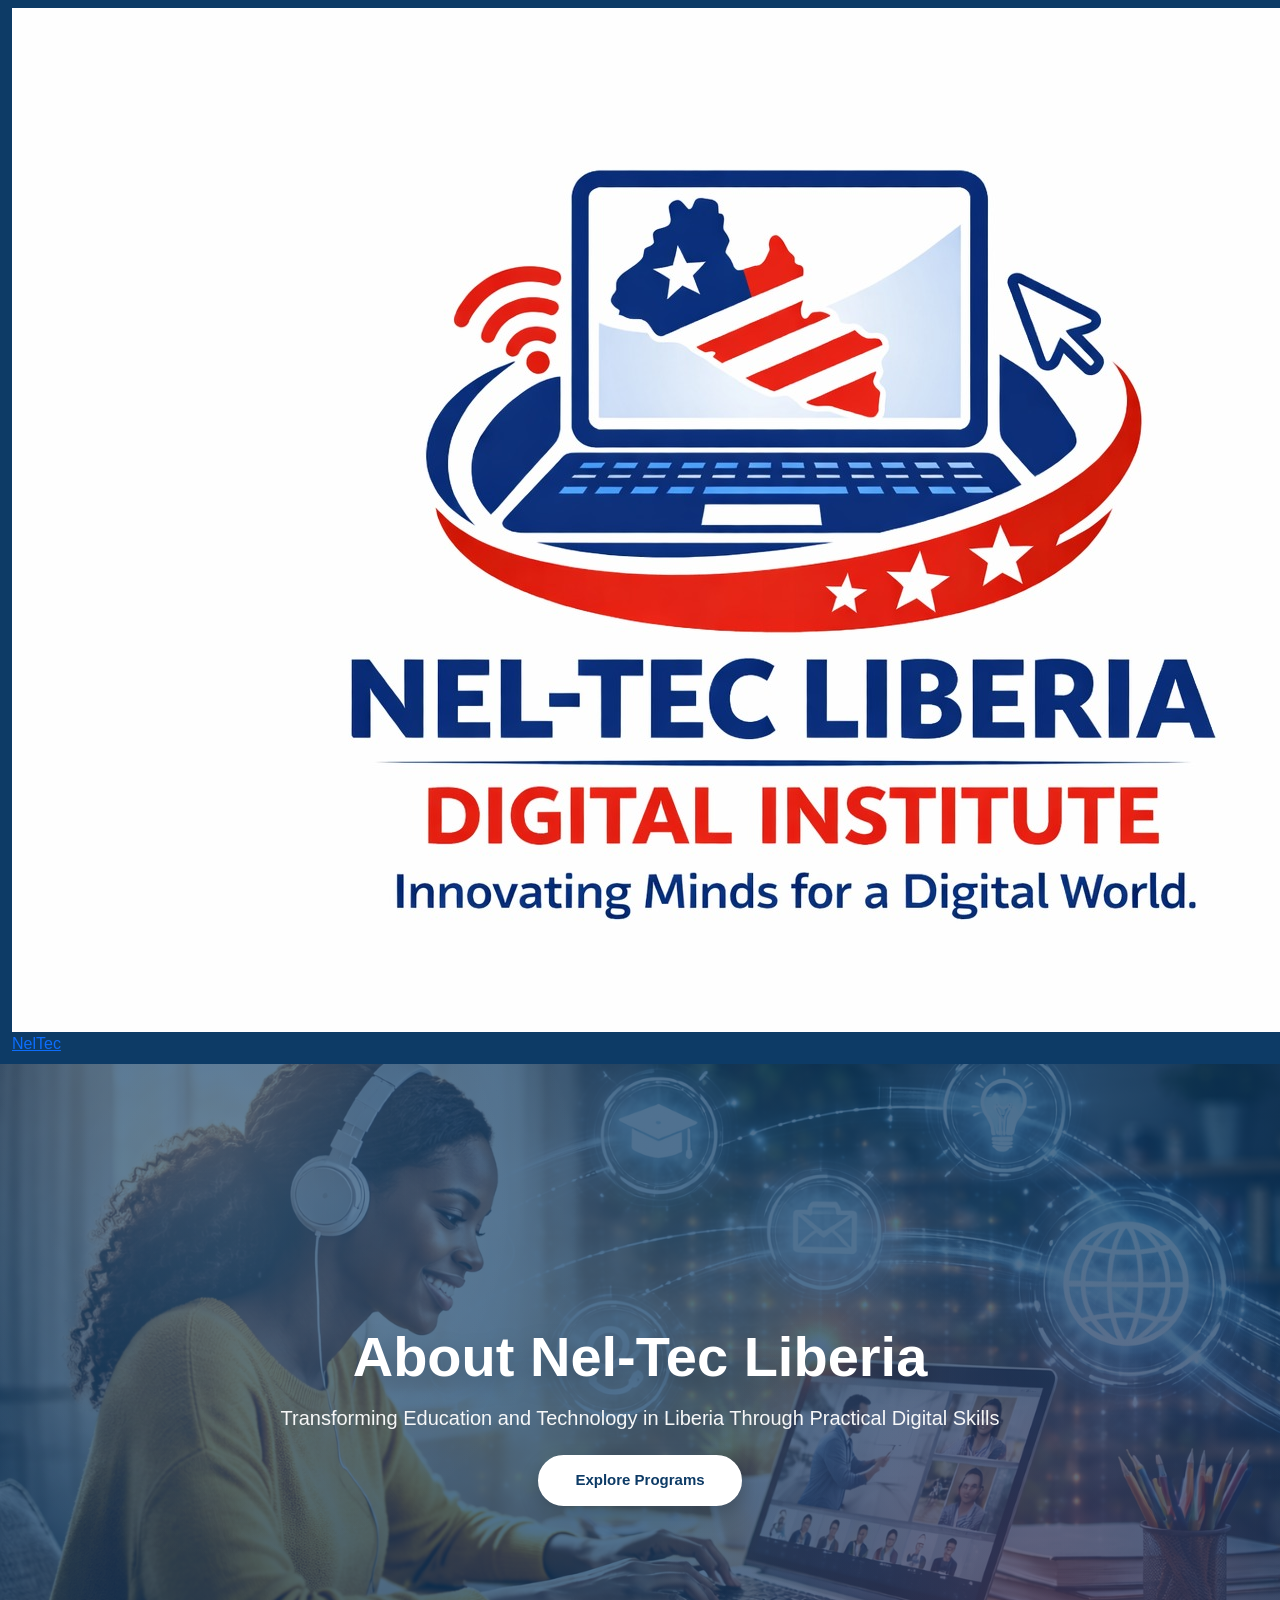
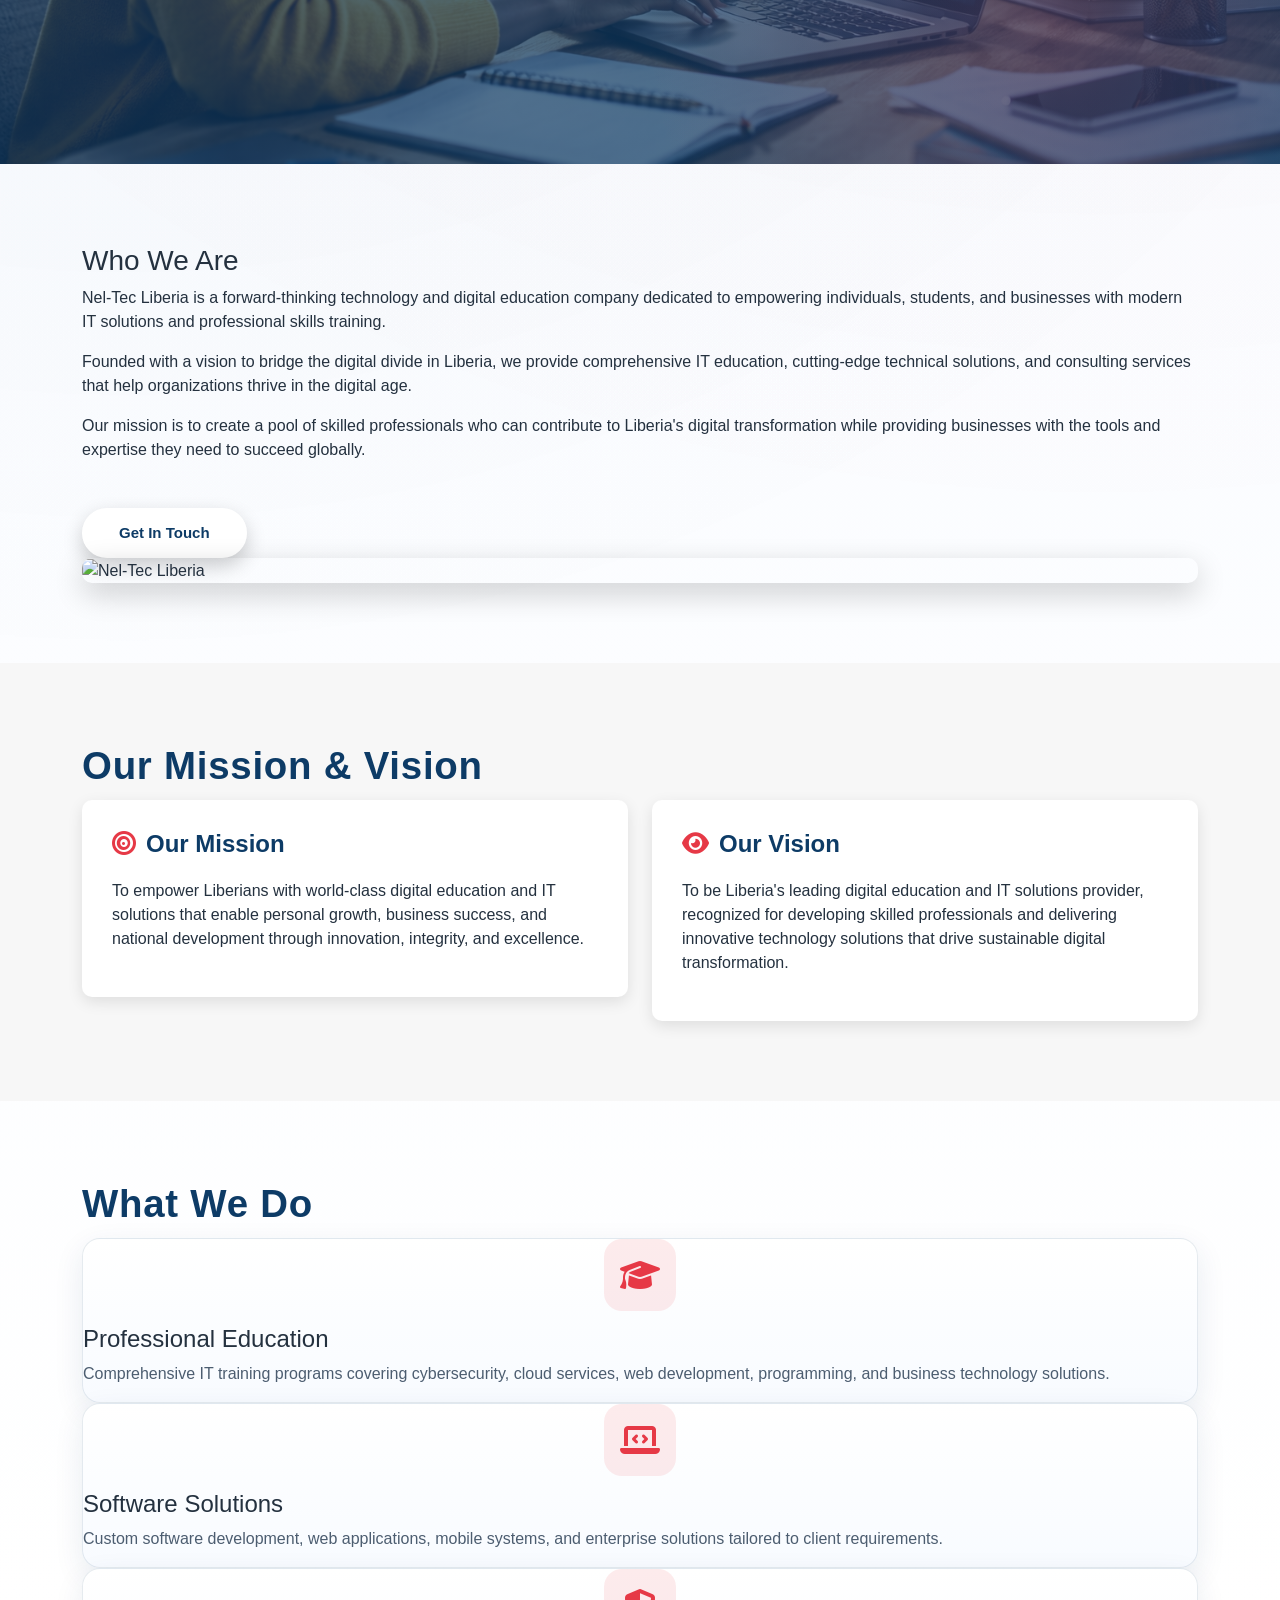
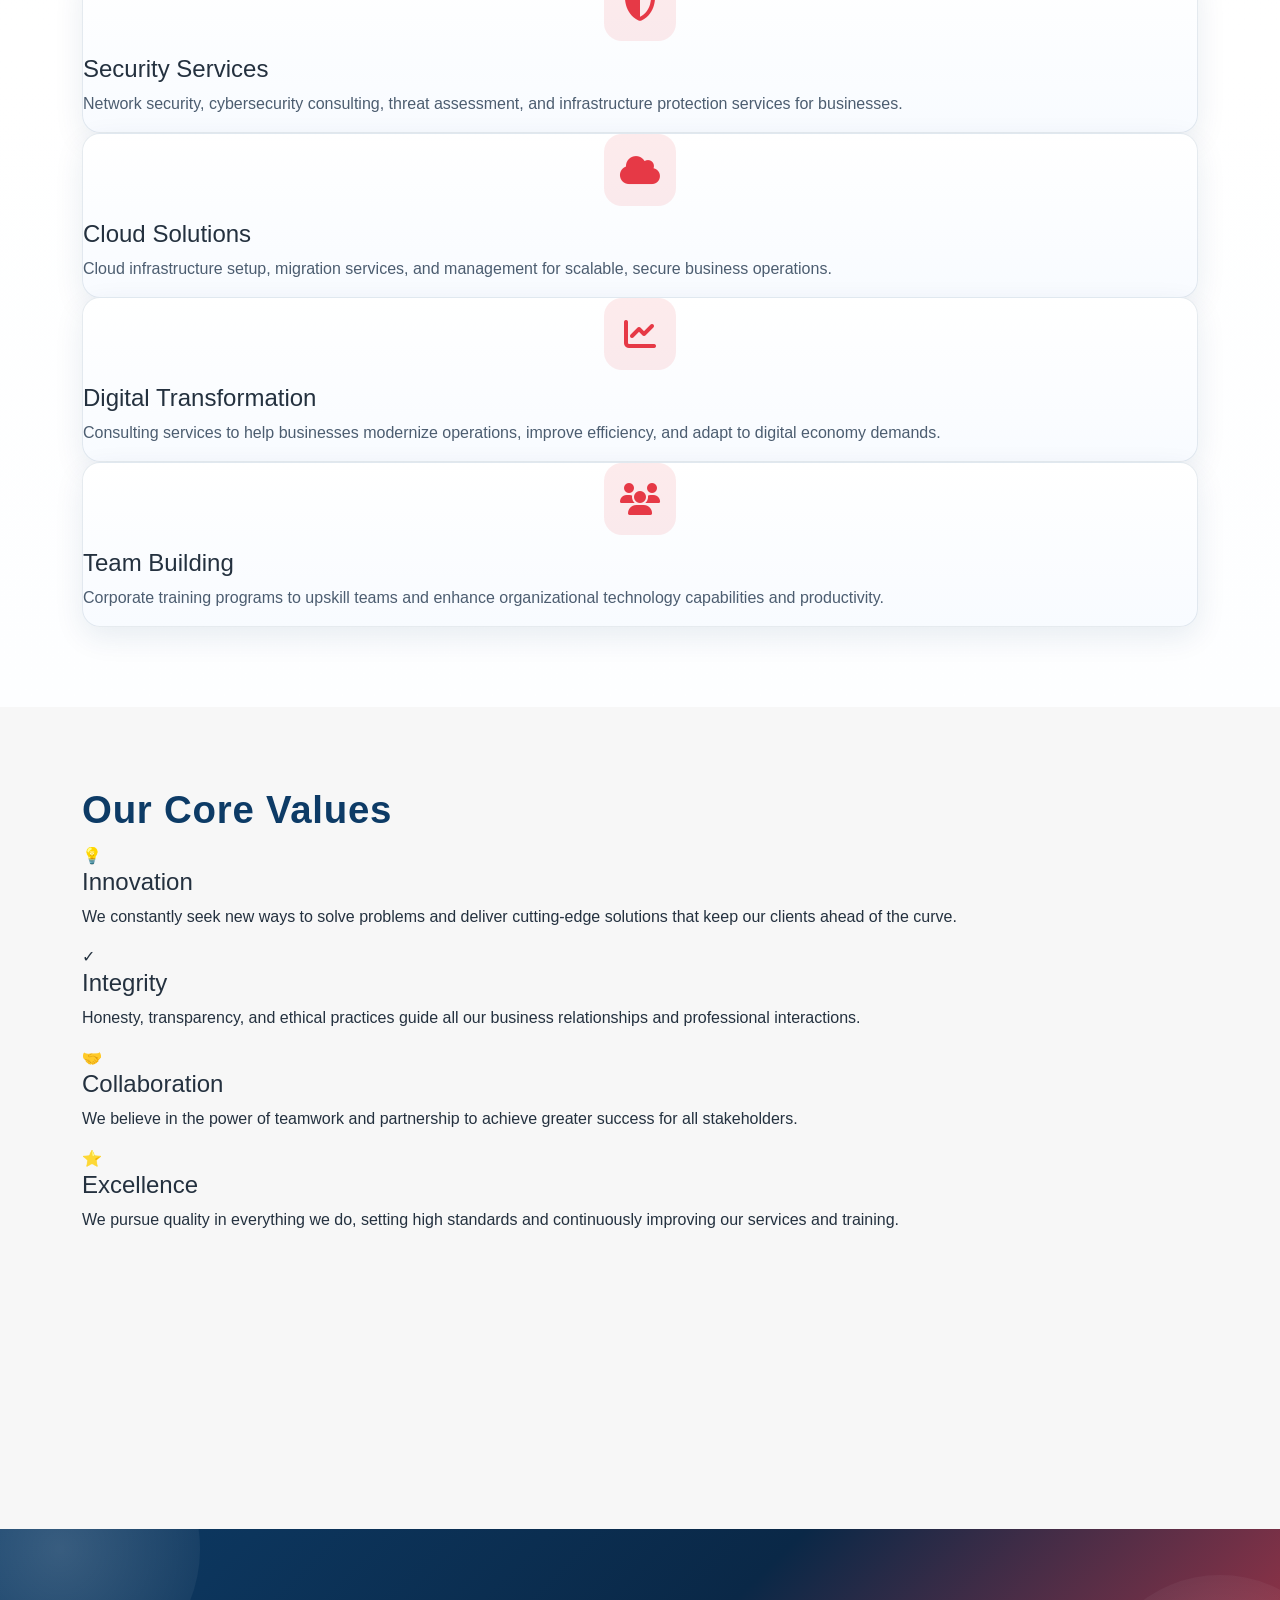
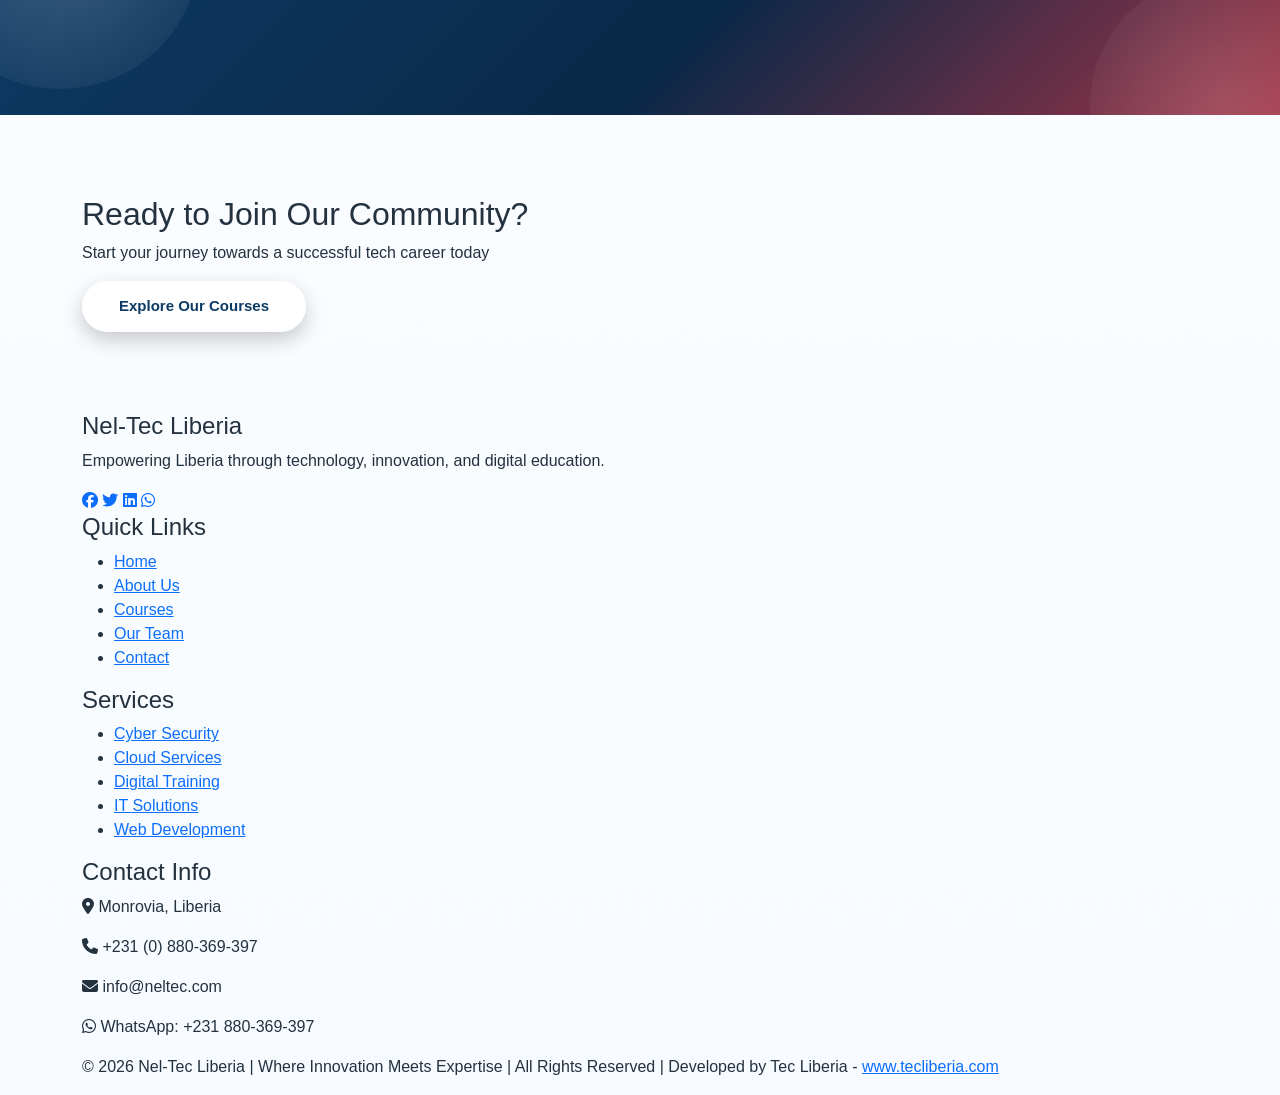
==== about.html @ 0e1efc14 "new" ====
<!DOCTYPE html>
<html lang="en">
<head>
    <meta charset="UTF-8">
    <meta name="viewport" content="width=device-width, initial-scale=1.0">
    <title>About Us | Nel-Tec Liberia</title>
    
    <!-- Bootstrap CSS -->
    <link href="https://cdn.jsdelivr.net/npm/bootstrap@5.3.0/dist/css/bootstrap.min.css" rel="stylesheet">
    <!-- Font Awesome -->
    <link rel="stylesheet" href="https://cdnjs.cloudflare.com/ajax/libs/font-awesome/6.4.0/css/all.min.css">
    <!-- Custom CSS -->
    <link rel="stylesheet" href="css/style.css">
</head>
<body>
    <!-- NAVBAR -->
    <nav class="navbar navbar-expand-lg navbar-dark">
        <div class="container-fluid">
            <div class="navbar-logo">
                <img src="img/logo.png" alt="Nel-Tec Logo" title="Nel-Tec Liberia">
                <a class="navbar-logo-text" href="index.html">Nel<span>Tec</span></a>
            </div>
            <button class="navbar-toggler" type="button" data-bs-toggle="collapse" data-bs-target="#navbarNav">
                <span class="navbar-toggler-icon"></span>
            </button>
            <div class="collapse navbar-collapse" id="navbarNav">
                <ul class="navbar-nav ms-auto">
                    <li class="nav-item">
                        <a class="nav-link" href="index.html">Home</a>
                    </li>
                    <li class="nav-item">
                        <a class="nav-link active" href="about.html">About</a>
                    </li>
                    <li class="nav-item">
                        <a class="nav-link" href="courses.html">Courses</a>
                    </li>
                    <li class="nav-item">
                        <a class="nav-link" href="team.html">Team</a>
                    </li>
                    <li class="nav-item">
                        <a class="nav-link" href="contact.html">Contact</a>
                    </li>
                    <li class="nav-item">
                        <a class="nav-link btn-register" href="register.html">Register</a>
                    </li>
                </ul>
            </div>
        </div>
    </nav>

    <!-- HERO BANNER SECTION -->
    <section class="about-banner-hero">
        <div class="about-banner-overlay"></div>
        <div class="container">
            <div class="row align-items-center min-vh-60">
                <div class="col-lg-8 mx-auto text-center about-banner-content">
                    <h1>About Nel-Tec Liberia</h1>
                    <p>Transforming Education and Technology in Liberia Through Practical Digital Skills</p>
                    <a href="courses.html" class="btn-primary-custom">Explore Programs</a>
                </div>
            </div>
        </div>
    </section>

    <!-- MAIN ABOUT SECTION -->
    <section>
        <div class="container">
            <div class="about-content">
                <div class="about-text">
                    <h3>Who We Are</h3>
                    <p>Nel-Tec Liberia is a forward-thinking technology and digital education company dedicated to empowering individuals, students, and businesses with modern IT solutions and professional skills training.</p>
                    <p>Founded with a vision to bridge the digital divide in Liberia, we provide comprehensive IT education, cutting-edge technical solutions, and consulting services that help organizations thrive in the digital age.</p>
                    <p>Our mission is to create a pool of skilled professionals who can contribute to Liberia's digital transformation while providing businesses with the tools and expertise they need to succeed globally.</p>
                    <a href="contact.html" class="btn-primary-custom" style="margin-top: 30px; display: inline-block;">Get In Touch</a>
                </div>
                <div class="about-image">
                    <div style="border-radius: 10px; overflow: hidden; box-shadow: 0 10px 30px rgba(0,0,0,0.2);">
                        <img src="img/about-page.jpg" alt="Nel-Tec Liberia" style="width: 100%; height: 400px; object-fit: cover;">
                    </div>
                </div>
            </div>
        </div>
    </section>

    <!-- MISSION & VISION -->
    <section style="background: #f7f7f7;">
        <div class="container">
            <h2 class="section-title">Our Mission & Vision</h2>
            <div class="row">
                <div class="col-lg-6">
                    <div style="background: white; padding: 30px; border-radius: 10px; box-shadow: 0 5px 15px rgba(0,0,0,0.1);">
                        <h4 style="color: #0d3b66; margin-bottom: 20px; font-weight: 700;">
                            <i class="fas fa-bullseye" style="color: #e63946; margin-right: 10px;"></i>Our Mission
                        </h4>
                        <p>To empower Liberians with world-class digital education and IT solutions that enable personal growth, business success, and national development through innovation, integrity, and excellence.</p>
                    </div>
                </div>
                <div class="col-lg-6">
                    <div style="background: white; padding: 30px; border-radius: 10px; box-shadow: 0 5px 15px rgba(0,0,0,0.1);">
                        <h4 style="color: #0d3b66; margin-bottom: 20px; font-weight: 700;">
                            <i class="fas fa-eye" style="color: #e63946; margin-right: 10px;"></i>Our Vision
                        </h4>
                        <p>To be Liberia's leading digital education and IT solutions provider, recognized for developing skilled professionals and delivering innovative technology solutions that drive sustainable digital transformation.</p>
                    </div>
                </div>
            </div>
        </div>
    </section>

    <!-- WHAT WE DO -->
    <section>
        <div class="container">
            <h2 class="section-title">What We Do</h2>
            <div class="services-grid">
                <div class="service-card">
                    <div class="service-icon">
                        <i class="fas fa-graduation-cap"></i>
                    </div>
                    <h4>Professional Education</h4>
                    <p>Comprehensive IT training programs covering cybersecurity, cloud services, web development, programming, and business technology solutions.</p>
                </div>
                <div class="service-card">
                    <div class="service-icon">
                        <i class="fas fa-laptop-code"></i>
                    </div>
                    <h4>Software Solutions</h4>
                    <p>Custom software development, web applications, mobile systems, and enterprise solutions tailored to client requirements.</p>
                </div>
                <div class="service-card">
                    <div class="service-icon">
                        <i class="fas fa-shield-alt"></i>
                    </div>
                    <h4>Security Services</h4>
                    <p>Network security, cybersecurity consulting, threat assessment, and infrastructure protection services for businesses.</p>
                </div>
                <div class="service-card">
                    <div class="service-icon">
                        <i class="fas fa-cloud"></i>
                    </div>
                    <h4>Cloud Solutions</h4>
                    <p>Cloud infrastructure setup, migration services, and management for scalable, secure business operations.</p>
                </div>
                <div class="service-card">
                    <div class="service-icon">
                        <i class="fas fa-chart-line"></i>
                    </div>
                    <h4>Digital Transformation</h4>
                    <p>Consulting services to help businesses modernize operations, improve efficiency, and adapt to digital economy demands.</p>
                </div>
                <div class="service-card">
                    <div class="service-icon">
                        <i class="fas fa-users"></i>
                    </div>
                    <h4>Team Building</h4>
                    <p>Corporate training programs to upskill teams and enhance organizational technology capabilities and productivity.</p>
                </div>
            </div>
        </div>
    </section>

    <!-- CORE VALUES -->
    <section style="background: #f7f7f7;">
        <div class="container">
            <h2 class="section-title">Our Core Values</h2>
            <div class="values-grid">
                <div class="value-card">
                    <span class="value-icon">💡</span>
                    <h4>Innovation</h4>
                    <p>We constantly seek new ways to solve problems and deliver cutting-edge solutions that keep our clients ahead of the curve.</p>
                </div>
                <div class="value-card">
                    <span class="value-icon">✓</span>
                    <h4>Integrity</h4>
                    <p>Honesty, transparency, and ethical practices guide all our business relationships and professional interactions.</p>
                </div>
                <div class="value-card">
                    <span class="value-icon">🤝</span>
                    <h4>Collaboration</h4>
                    <p>We believe in the power of teamwork and partnership to achieve greater success for all stakeholders.</p>
                </div>
                <div class="value-card">
                    <span class="value-icon">⭐</span>
                    <h4>Excellence</h4>
                    <p>We pursue quality in everything we do, setting high standards and continuously improving our services and training.</p>
                </div>
                <div class="value-card">
                    <span class="value-icon">🌟</span>
                    <h4>Commitment</h4>
                    <p>Dedicated to our students' success, our clients' goals, and Liberia's digital growth and development.</p>
                </div>
                <div class="value-card">
                    <span class="value-icon">🚀</span>
                    <h4>Growth</h4>
                    <p>We foster continuous learning and development, empowering individuals and organizations to reach their potential.</p>
                </div>
            </div>
        </div>
    </section>

    <!-- STATS SECTION -->
    <section class="stats-section">
        <div class="container">
            <div class="row">
                <div class="col-md-4">
                    <div class="stat-card">
                        <span class="stat-number">500+</span>
                        <span class="stat-label">Students Trained</span>
                    </div>
                </div>
                <div class="col-md-4">
                    <div class="stat-card">
                        <span class="stat-number">50+</span>
                        <span class="stat-label">Professional Programs</span>
                    </div>
                </div>
                <div class="col-md-4">
                    <div class="stat-card">
                        <span class="stat-number">98%</span>
                        <span class="stat-label">Completion Rate</span>
                    </div>
                </div>
            </div>
        </div>
    </section>

    <!-- CTA SECTION -->
    <section class="cta-section">
        <div class="container">
            <h2>Ready to Join Our Community?</h2>
            <p>Start your journey towards a successful tech career today</p>
            <a href="courses.html" class="btn-primary-custom" style="background: white; color: #0d3b66; font-weight: 700;">Explore Our Courses</a>
        </div>
    </section>

    <!-- FOOTER -->
    <footer>
        <div class="container">
            <div class="footer-content">
                <div class="footer-col">
                    <h4>Nel-Tec Liberia</h4>
                    <p>Empowering Liberia through technology, innovation, and digital education.</p>
                    <div class="footer-social">
                        <a href="https://facebook.com" target="_blank"><i class="fab fa-facebook"></i></a>
                        <a href="https://twitter.com" target="_blank"><i class="fab fa-twitter"></i></a>
                        <a href="https://linkedin.com" target="_blank"><i class="fab fa-linkedin"></i></a>
                        <a href="https://whatsapp.com" target="_blank"><i class="fab fa-whatsapp"></i></a>
                    </div>
                </div>
                <div class="footer-col">
                    <h4>Quick Links</h4>
                    <ul>
                        <li><a href="index.html">Home</a></li>
                        <li><a href="about.html">About Us</a></li>
                        <li><a href="courses.html">Courses</a></li>
                        <li><a href="team.html">Our Team</a></li>
                        <li><a href="contact.html">Contact</a></li>
                    </ul>
                </div>
                <div class="footer-col">
                    <h4>Services</h4>
                    <ul>
                        <li><a href="#">Cyber Security</a></li>
                        <li><a href="#">Cloud Services</a></li>
                        <li><a href="#">Digital Training</a></li>
                        <li><a href="#">IT Solutions</a></li>
                        <li><a href="#">Web Development</a></li>
                    </ul>
                </div>
                <div class="footer-col">
                    <h4>Contact Info</h4>
                    <p><i class="fas fa-map-marker-alt"></i> Monrovia, Liberia</p>
                    <p><i class="fas fa-phone"></i> +231 (0) 880-369-397</p>
                    <p><i class="fas fa-envelope"></i> info@neltec.com</p>
                    <p><i class="fab fa-whatsapp"></i> WhatsApp: +231 880-369-397</p>
                </div>
            </div>
            <div class="footer-bottom">
                <p>
                    &copy; 2026 Nel-Tec Liberia | Where Innovation Meets Expertise | All Rights Reserved |
                    Developed by Tec Liberia -
                    <a href="https://tecliberia.com" target="_blank" rel="noopener">www.tecliberia.com</a>
                </p>
            </div>
        </div>
    </footer>

    <!-- Bootstrap JS -->
    <script src="https://cdn.jsdelivr.net/npm/bootstrap@5.3.0/dist/js/bootstrap.bundle.min.js"></script>
    <script>
        document.addEventListener('DOMContentLoaded', function () {
            const revealTargets = document.querySelectorAll(
                '.about-banner-content, .about-text, .about-image, .section-title, .service-card, .value-card, .stat-card, .cta-section .container'
            );

            revealTargets.forEach(function (element) {
                element.classList.add('reveal-fade');
            });

            const observer = new IntersectionObserver(
                function (entries, obs) {
                    entries.forEach(function (entry) {
                        if (entry.isIntersecting) {
                            entry.target.classList.add('reveal-visible');
                            obs.unobserve(entry.target);
                        }
                    });
                },
                {
                    threshold: 0.2,
                    rootMargin: '0px 0px -40px 0px'
                }
            );

            revealTargets.forEach(function (element) {
                observer.observe(element);
            });
        });
    </script>
</body>
</html>
---- css/style.css ----
:root {
    --blue: #0d3b66;
    --red: #e63946;
}

body {
    font-family: 'Segoe UI', sans-serif;
}

/* Navbar */
.navbar {
    background: var(--blue);
}

.navbar-brand span {
    color: white;
    font-weight: bold;
}

.nav-link {
    color: white !important;
}

.register-btn {
    background: var(--red);
    color: white;
    border-radius: 25px;
    padding: 6px 18px;
}

/* ===========================
   BANNER SLIDER / CAROUSEL
   =========================== */

.banner-slider {
    padding: 0;
    margin: 0;
}

.carousel {
    width: 100%;
    height: 600px;
    position: relative;
}

.carousel-inner {
    height: 100%;
}

.carousel-item {
    height: 100%;
    display: flex;
    align-items: center;
    justify-content: center;
    position: relative;
    overflow: hidden;
}

.carousel-item::before {
    content: '';
    position: absolute;
    top: 0;
    left: 0;
    right: 0;
    bottom: 0;
    background: rgba(0, 0, 0, 0.3);
    z-index: 1;
}

.carousel-content {
    position: relative;
    z-index: 2;
    text-align: center;
    color: white;
    padding: 40px 20px;
    max-width: 700px;
    margin: 0 auto;
    width: 100%;
    animation: slideInContent 0.8s ease-out;
    display: flex;
    flex-direction: column;
    align-items: center;
    justify-content: center;
}

@keyframes slideInContent {
    from {
        opacity: 0;
        transform: translateY(30px);
    }
    to {
        opacity: 1;
        transform: translateY(0);
    }
}

.carousel-title {
    font-size: clamp(32px, 6vw, 56px);
    font-weight: 800;
    margin: 0 auto 15px;
    text-shadow: 2px 2px 8px rgba(0, 0, 0, 0.5);
    line-height: 1.2;
}

.carousel-subtitle {
    font-size: clamp(18px, 3vw, 28px);
    font-weight: 600;
    margin: 0 auto 12px;
    text-shadow: 1px 1px 4px rgba(0, 0, 0, 0.4);
    opacity: 0.95;
}

.carousel-text {
    font-size: clamp(14px, 2vw, 18px);
    margin: 0 auto 30px;
    text-shadow: 1px 1px 3px rgba(0, 0, 0, 0.4);
    opacity: 0.9;
    font-weight: 500;
}

.carousel-buttons {
    display: flex;
    gap: 15px;
    justify-content: center;
    flex-wrap: wrap;
}

.btn-primary-custom {
    display: inline-block;
    padding: 12px 35px;
    background: white;
    color: #0d3b66;
    border: 2px solid white;
    border-radius: 30px;
    font-weight: 700;
    text-decoration: none;
    transition: all 0.3s ease;
    font-size: 15px;
    box-shadow: 0 8px 20px rgba(0, 0, 0, 0.2);
}

.btn-primary-custom:hover {
    background: transparent;
    color: white;
    transform: translateY(-3px);
    box-shadow: 0 12px 30px rgba(0, 0, 0, 0.3);
}

.btn-secondary-custom {
    display: inline-block;
    padding: 12px 35px;
    background: transparent;
    color: white;
    border: 2px solid white;
    border-radius: 30px;
    font-weight: 700;
    text-decoration: none;
    transition: all 0.3s ease;
    font-size: 15px;
}

.btn-secondary-custom:hover {
    background: white;
    color: #0d3b66;
    transform: translateY(-3px);
    box-shadow: 0 12px 30px rgba(0, 0, 0, 0.3);
}

/* Carousel Controls */
.carousel-control-prev,
.carousel-control-next {
    width: 50px;
    height: 50px;
    background: rgba(230, 57, 70, 0.7);
    border-radius: 50%;
    top: 50%;
    transform: translateY(-50%);
    opacity: 0.8;
    transition: all 0.3s ease;
}

.carousel-control-prev:hover,
.carousel-control-next:hover {
    background: rgba(230, 57, 70, 1);
    opacity: 1;
}

.carousel-control-prev-icon,
.carousel-control-next-icon {
    width: 25px;
    height: 25px;
}

/* Carousel Indicators */
.carousel-indicators {
    bottom: 25px;
    z-index: 10;
}

.carousel-indicators button {
    width: 12px;
    height: 12px;
    border-radius: 50%;
    background-color: rgba(255, 255, 255, 0.5);
    border: 2px solid white;
    margin: 0 6px;
    transition: all 0.3s ease;
}

.carousel-indicators button.active {
    background-color: white;
    width: 16px;
    height: 16px;
    margin: -2px 6px;
}

/* Responsive Banner Slider */
@media (max-width: 768px) {
    .carousel {
        height: 400px;
    }

    .carousel-title {
        font-size: 28px;
        margin-bottom: 12px;
    }

    .carousel-subtitle {
        font-size: 18px;
        margin-bottom: 10px;
    }

    .carousel-text {
        font-size: 14px;
        margin-bottom: 20px;
    }

    .carousel-buttons {
        gap: 10px;
    }

    .btn-primary-custom,
    .btn-secondary-custom {
        padding: 10px 25px;
        font-size: 13px;
    }

    .carousel-control-prev,
    .carousel-control-next {
        width: 40px;
        height: 40px;
    }
}

@media (max-width: 576px) {
    .carousel {
        height: 300px;
    }

    .carousel-title {
        font-size: 22px;
        margin-bottom: 8px;
    }

    .carousel-subtitle {
        font-size: 14px;
        margin-bottom: 8px;
    }

    .carousel-text {
        font-size: 12px;
        margin-bottom: 15px;
    }

    .carousel-buttons {
        flex-direction: column;
        gap: 8px;
    }

    .btn-primary-custom,
    .btn-secondary-custom {
        padding: 10px 20px;
        font-size: 12px;
        width: 100%;
    }

    .carousel-control-prev,
    .carousel-control-next {
        width: 35px;
        height: 35px;
    }

    .carousel-indicators button {
        width: 10px;
        height: 10px;
        margin: 0 4px;
    }

    .carousel-indicators button.active {
        width: 14px;
        height: 14px;
        margin: -2px 4px;
    }
}

/* ===========================
   STATS SECTION
   =========================== */

.stats-section {
    background: linear-gradient(135deg, #0d3b66 0%, #0a2847 55%, #e63946 120%);
    position: relative;
    overflow: hidden;
}

.stats-section::before,
.stats-section::after {
    content: "";
    position: absolute;
    border-radius: 50%;
    pointer-events: none;
}

.stats-section::before {
    width: 280px;
    height: 280px;
    top: -120px;
    left: -80px;
    background: radial-gradient(circle, rgba(255, 255, 255, 0.18), rgba(255, 255, 255, 0));
}

.stats-section::after {
    width: 260px;
    height: 260px;
    bottom: -120px;
    right: -70px;
    background: radial-gradient(circle, rgba(255, 255, 255, 0.14), rgba(255, 255, 255, 0));
}

.stats-section .container {
    position: relative;
    z-index: 1;
}

.stat-card {
    background: rgba(255, 255, 255, 0.12);
    border: 1px solid rgba(255, 255, 255, 0.22);
    border-radius: 18px;
    backdrop-filter: blur(4px);
    -webkit-backdrop-filter: blur(4px);
    box-shadow: 0 14px 30px rgba(0, 0, 0, 0.16);
    transition: transform 0.35s ease, box-shadow 0.35s ease, border-color 0.35s ease;
    height: 100%;
}

.stat-card:hover {
    transform: translateY(-8px);
    border-color: rgba(255, 255, 255, 0.45);
    box-shadow: 0 20px 38px rgba(0, 0, 0, 0.2);
}

.stat-icon {
    width: 72px;
    height: 72px;
    margin: 0 auto;
    border-radius: 50%;
    display: grid;
    place-items: center;
    background: rgba(255, 255, 255, 0.16);
    border: 1px solid rgba(255, 255, 255, 0.28);
}

.stat-icon i {
    font-size: 2rem;
    color: #ffffff;
}

.counter {
    margin: 0;
    font-size: clamp(2rem, 5vw, 3rem);
    font-weight: 800;
    color: #ffffff;
    line-height: 1.1;
    letter-spacing: 0.02em;
}

.stat-card p {
    margin: 0.6rem 0 0;
    font-size: 1rem;
    font-weight: 600;
    color: rgba(255, 255, 255, 0.92);
    letter-spacing: 0.02em;
}

@media (max-width: 767.98px) {
    .stats-section {
        padding-top: 3rem !important;
        padding-bottom: 3rem !important;
    }

    .stat-card {
        border-radius: 14px;
    }

    .stat-icon {
        width: 60px;
        height: 60px;
    }

    .stat-icon i {
        font-size: 1.6rem;
    }
}

/* Hero Section */
.hero {
    background: linear-gradient(rgba(13,59,102,0.8), rgba(13,59,102,0.8)),
                url('../images/bg.jpg');
    background-size: cover;
    color: white;
    padding: 100px 20px;
}

/* Sections */
section {
    padding: 80px 0;
}

.section-title {
    color: var(--blue);
    font-weight: bold;
}

/* Footer */
.footer {
    background: var(--blue);
    color: white;
    text-align: center;
    padding: 15px;
}

/* ABOUT SECTION */
.about-section {
    background: #f8f9fa;
}

.about-box {
    background: white;
    border-radius: 10px;
    transition: 0.3s;
    box-shadow: 0 4px 10px rgba(0,0,0,0.05);
}

.about-box:hover {
    transform: translateY(-5px);
    background: #e63946;
    color: white;
}

.about-box i {
    font-size: 30px;
    color: #0d3b66;
    margin-bottom: 10px;
}

.about-box:hover i {
    color: white;
}

/* COURSES SECTION */
.courses-section {
    background: #ffffff;
}

.course-card {
    background: #f8f9fa;
    border-radius: 12px;
    transition: 0.3s;
    box-shadow: 0 5px 15px rgba(0,0,0,0.05);
}

.course-card:hover {
    transform: translateY(-8px);
    background: #0d3b66;
    color: white;
}

.course-icon {
    font-size: 40px;
    color: #e63946;
    margin-bottom: 15px;
}

.course-card:hover .course-icon {
    color: white;
}

.course-card .btn {
    width: 100%;
}

/* SERVICES SECTION */
.services-section {
    background: #f8f9fa;
}

.service-card {
    background: white;
    border-radius: 12px;
    transition: 0.3s;
    box-shadow: 0 5px 15px rgba(0,0,0,0.05);
}

.service-card:hover {
    transform: translateY(-8px);
    background: #0d3b66;
    color: white;
}

.service-icon {
    font-size: 40px;
    color: #e63946;
    margin-bottom: 15px;
}

.service-card:hover .service-icon {
    color: white;
}

/* TEAM SECTION */
.team-section {
    background: #ffffff;
}

.team-card {
    background: #f8f9fa;
    border-radius: 12px;
    transition: 0.3s;
    box-shadow: 0 5px 15px rgba(0,0,0,0.05);
}

.team-card:hover {
    transform: translateY(-8px);
    background: #0d3b66;
    color: white;
}

.team-img {
    width: 120px;
    height: 120px;
    object-fit: cover;
    border-radius: 50%;
    border: 4px solid #e63946;
}

.team-social i {
    font-size: 18px;
    margin: 0 8px;
    cursor: pointer;
    color: #0d3b66;
}

.team-card:hover .team-social i {
    color: white;
}

/* CONTACT SECTION */
.contact-info {
    background: #0d3b66;
    color: white;
    border-radius: 10px;
}

.contact-info i {
    margin-right: 10px;
    color: #e63946;
}

.contact-form {
    background: white;
    border-radius: 10px;
    box-shadow: 0 5px 15px rgba(0,0,0,0.05);
}

/* WhatsApp Button */
.whatsapp-btn {
    background: #25D366;
    color: white;
    border-radius: 25px;
}

.whatsapp-btn:hover {
    background: #1ebe5d;
    color: white;
}

/* ===========================
   UI UPGRADE LAYER
   =========================== */

body {
    background:
        radial-gradient(circle at 10% 12%, rgba(13, 59, 102, 0.05), transparent 30%),
        radial-gradient(circle at 86% 6%, rgba(230, 57, 70, 0.05), transparent 32%),
        linear-gradient(180deg, #f4f8ff 0%, #ffffff 55%, #f7fbff 100%);
    color: #24313f;
}

section {
    position: relative;
}

.section-title {
    font-size: clamp(1.8rem, 4vw, 2.4rem);
    font-weight: 800;
    letter-spacing: 0.02em;
    margin-bottom: 0.7rem;
}

.about-section,
.courses-section,
.services-section,
.team-section,
.contact-section,
#register {
    border-top: 1px solid rgba(13, 59, 102, 0.06);
}

/* About */
.about-section {
    background: linear-gradient(180deg, #ffffff 0%, #eef5ff 100%);
}

.about-box {
    border: 1px solid rgba(13, 59, 102, 0.09);
    border-radius: 14px;
    box-shadow: 0 8px 24px rgba(13, 59, 102, 0.08);
    transition: transform 0.35s ease, box-shadow 0.35s ease, border-color 0.35s ease, background 0.35s ease;
}

.about-box:hover {
    background: linear-gradient(135deg, #0d3b66 0%, #1d4e89 100%);
    border-color: rgba(255, 255, 255, 0.25);
    transform: translateY(-6px);
    box-shadow: 0 16px 32px rgba(13, 59, 102, 0.2);
}

.about-box h6 {
    margin: 0;
    font-weight: 700;
}

/* Shared Card Style */
.course-card,
.service-card,
.team-card,
.contact-form,
.contact-info {
    border-radius: 18px;
    border: 1px solid rgba(13, 59, 102, 0.1);
    box-shadow: 0 10px 30px rgba(13, 59, 102, 0.09);
}

.course-card,
.service-card,
.team-card {
    background: linear-gradient(180deg, #ffffff 0%, #f8fbff 100%);
    transition: transform 0.35s ease, box-shadow 0.35s ease, border-color 0.35s ease;
    height: 100%;
    position: relative;
    overflow: hidden;
}

.course-card::before,
.service-card::before,
.team-card::before {
    content: "";
    position: absolute;
    left: 0;
    right: 0;
    top: 0;
    height: 4px;
    background: linear-gradient(90deg, #e63946, #0d3b66);
    transform: scaleX(0);
    transform-origin: left;
    transition: transform 0.35s ease;
}

.course-card:hover::before,
.service-card:hover::before,
.team-card:hover::before {
    transform: scaleX(1);
}

.course-card:hover,
.service-card:hover,
.team-card:hover {
    transform: translateY(-10px);
    box-shadow: 0 22px 44px rgba(13, 59, 102, 0.16);
    border-color: rgba(13, 59, 102, 0.22);
    background: linear-gradient(180deg, #ffffff 0%, #ffffff 100%);
    color: inherit;
}

/* Courses */
.courses-section {
    background: linear-gradient(180deg, #eef6ff 0%, #ffffff 100%);
}

.course-icon {
    width: 72px;
    height: 72px;
    margin: 0 auto 14px;
    display: grid;
    place-items: center;
    font-size: 2rem;
    border-radius: 50%;
    background: rgba(13, 59, 102, 0.09);
    color: #0d3b66;
}

.course-card h5,
.service-card h5,
.team-card h5 {
    font-weight: 800;
    color: #0d3b66;
}

.course-card p,
.service-card p,
.team-card p {
    color: #4c5d70;
}

.course-card .badge {
    font-size: 0.74rem;
    font-weight: 700;
    letter-spacing: 0.04em;
    padding: 0.45rem 0.65rem;
    border-radius: 999px;
}

/* Services */
.services-section {
    background:
        radial-gradient(circle at 12% 18%, rgba(29, 93, 153, 0.12), transparent 34%),
        radial-gradient(circle at 86% 82%, rgba(230, 57, 70, 0.1), transparent 30%),
        linear-gradient(180deg, #f4f9ff 0%, #eaf4ff 100%);
}

.service-icon {
    width: 72px;
    height: 72px;
    margin: 0 auto 14px;
    display: grid;
    place-items: center;
    font-size: 2rem;
    border-radius: 18px;
    background: rgba(230, 57, 70, 0.1);
    color: #e63946;
    transition: transform 0.28s ease, box-shadow 0.28s ease, background 0.28s ease, color 0.28s ease;
}

.services-section .service-training .service-icon {
    background: rgba(13, 59, 102, 0.12);
    color: #0d3b66;
}

.services-section .service-web .service-icon {
    background: rgba(15, 157, 88, 0.14);
    color: #0a8f4f;
}

.services-section .service-marketing .service-icon {
    background: rgba(230, 57, 70, 0.14);
    color: #d82f3d;
}

.services-section .service-cloud .service-icon {
    background: rgba(22, 160, 133, 0.14);
    color: #12806a;
}

.services-section .service-support .service-icon {
    background: rgba(142, 68, 173, 0.15);
    color: #7f3da0;
}

.services-section .service-portal .service-icon {
    background: rgba(243, 156, 18, 0.16);
    color: #c87f0a;
}

.services-section .service-card:hover .service-icon {
    transform: translateY(-2px) scale(1.06);
}

.services-section .service-training:hover .service-icon {
    background: rgba(13, 59, 102, 0.22);
    color: #0a2f52;
    box-shadow: 0 10px 22px rgba(13, 59, 102, 0.2);
}

.services-section .service-web:hover .service-icon {
    background: rgba(15, 157, 88, 0.22);
    color: #0a7c46;
    box-shadow: 0 10px 22px rgba(15, 157, 88, 0.2);
}

.services-section .service-marketing:hover .service-icon {
    background: rgba(230, 57, 70, 0.23);
    color: #b71f2f;
    box-shadow: 0 10px 22px rgba(230, 57, 70, 0.22);
}

.services-section .service-cloud:hover .service-icon {
    background: rgba(22, 160, 133, 0.24);
    color: #0f6b59;
    box-shadow: 0 10px 22px rgba(22, 160, 133, 0.2);
}

.services-section .service-support:hover .service-icon {
    background: rgba(142, 68, 173, 0.24);
    color: #6f338d;
    box-shadow: 0 10px 22px rgba(142, 68, 173, 0.2);
}

.services-section .service-portal:hover .service-icon {
    background: rgba(243, 156, 18, 0.24);
    color: #a56900;
    box-shadow: 0 10px 22px rgba(243, 156, 18, 0.2);
}

/* Team */
.team-section {
    background: linear-gradient(180deg, #eef6ff 0%, #ffffff 100%);
}

.team-img {
    width: 132px;
    height: 132px;
    border: 4px solid #ffffff;
    box-shadow: 0 8px 22px rgba(13, 59, 102, 0.18);
}

.team-social {
    margin-top: 0.75rem;
    display: flex;
    justify-content: center;
    gap: 0.65rem;
}

.team-social i {
    width: 34px;
    height: 34px;
    border-radius: 50%;
    display: grid;
    place-items: center;
    background: rgba(13, 59, 102, 0.09);
    color: #0d3b66;
    transition: transform 0.25s ease, background 0.25s ease, color 0.25s ease;
}

.team-social i:hover {
    transform: translateY(-2px);
    background: #0d3b66;
    color: #ffffff;
}

/* Contact */
.contact-section {
    background:
        radial-gradient(circle at 90% 10%, rgba(13, 59, 102, 0.08), transparent 30%),
        linear-gradient(180deg, #f6fbff 0%, #e9f3ff 100%);
}

.contact-info {
    background: linear-gradient(145deg, #0d3b66 0%, #174f88 100%);
    color: #ffffff;
    border: none;
}

.contact-info p {
    color: rgba(255, 255, 255, 0.94);
    margin-bottom: 0.9rem;
}

.contact-info i {
    color: #ffd166;
}

.contact-form {
    background: #ffffff;
}

.contact-form .form-control {
    border-radius: 12px;
    border: 1px solid rgba(13, 59, 102, 0.18);
    padding: 0.72rem 0.88rem;
}

.contact-form .form-control:focus {
    border-color: #0d3b66;
    box-shadow: 0 0 0 0.2rem rgba(13, 59, 102, 0.16);
}

.whatsapp-btn {
    border: none;
    font-weight: 700;
    padding: 0.62rem 1rem;
    box-shadow: 0 10px 24px rgba(37, 211, 102, 0.28);
}

/* Register section */
#register {
    background: linear-gradient(135deg, #0d3b66 0%, #1a5c96 46%, #e63946 110%);
    color: #ffffff;
}

#register .section-title,
#register p {
    color: #ffffff;
}

#register .register-btn {
    padding: 0.65rem 1.35rem;
    border: 2px solid rgba(255, 255, 255, 0.2);
    box-shadow: 0 12px 26px rgba(0, 0, 0, 0.22);
}

#register .register-btn:hover {
    transform: translateY(-2px);
    box-shadow: 0 18px 34px rgba(0, 0, 0, 0.26);
}

/* Footer refinement */
.footer {
    background: linear-gradient(90deg, #0a2f52 0%, #0d3b66 52%, #1d5d99 100%);
    letter-spacing: 0.02em;
}

.footer a {
    color: #ffd166;
    font-weight: 700;
    text-decoration: none;
}

.footer a:hover {
    color: #ffffff;
    text-decoration: underline;
}

/* About page hero banner */
.about-banner-hero {
    position: relative;
    min-height: 62vh;
    display: flex;
    align-items: center;
    background:
        linear-gradient(rgba(13, 59, 102, 0.72), rgba(13, 59, 102, 0.72)),
        url('../img/banner3.png') center/cover no-repeat;
    overflow: hidden;
}

.about-banner-overlay {
    position: absolute;
    inset: 0;
    background:
        radial-gradient(circle at 18% 20%, rgba(255, 255, 255, 0.14), transparent 30%),
        radial-gradient(circle at 82% 80%, rgba(230, 57, 70, 0.2), transparent 34%);
}

.about-banner-content {
    position: relative;
    z-index: 1;
    color: #ffffff;
}

.about-banner-content h1 {
    color: #ffffff;
    font-size: clamp(2rem, 6vw, 3.5rem);
    font-weight: 800;
    margin-bottom: 0.8rem;
    text-shadow: 0 8px 24px rgba(0, 0, 0, 0.25);
}

.about-banner-content p {
    color: rgba(255, 255, 255, 0.95);
    font-size: clamp(1rem, 2.5vw, 1.25rem);
    margin-bottom: 1.4rem;
}

.min-vh-60 {
    min-height: 60vh;
}

/* Fade reveal animation */
.reveal-fade {
    opacity: 0;
    transform: translateY(28px) scale(0.985);
    transition: opacity 0.75s ease, transform 0.75s cubic-bezier(0.2, 0.8, 0.2, 1);
    will-change: opacity, transform;
}

.reveal-visible {
    opacity: 1;
    transform: translateY(0) scale(1);
}

/* Responsive tuning */
@media (max-width: 991.98px) {
    .course-card,
    .service-card,
    .team-card {
        border-radius: 16px;
    }

    .course-icon,
    .service-icon {
        width: 64px;
        height: 64px;
        font-size: 1.8rem;
    }
}

@media (max-width: 575.98px) {
    .section-title {
        font-size: 1.6rem;
    }

    .course-card,
    .service-card,
    .team-card,
    .contact-form,
    .contact-info {
        border-radius: 14px;
    }

    .course-card p,
    .service-card p,
    .team-card p,
    .contact-info p {
        font-size: 0.95rem;
    }

    .about-banner-hero {
        min-height: 54vh;
    }
}
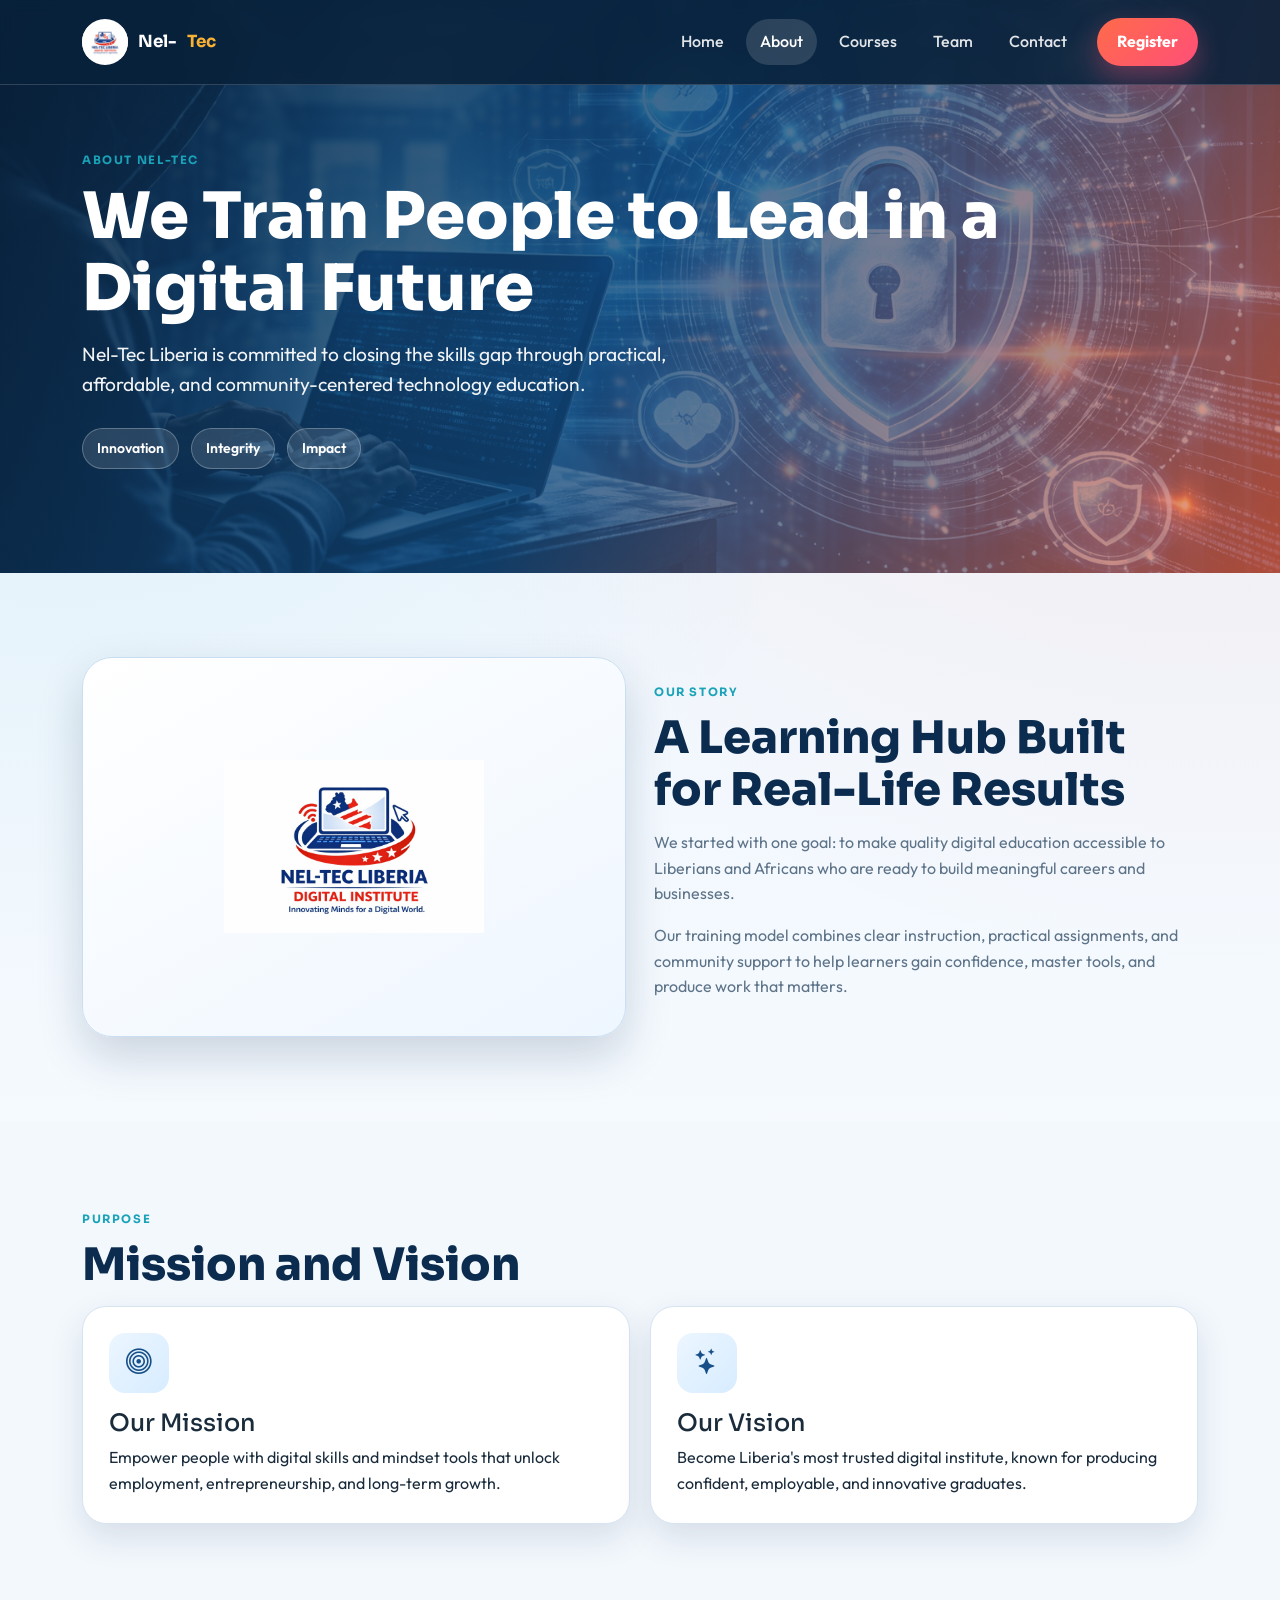
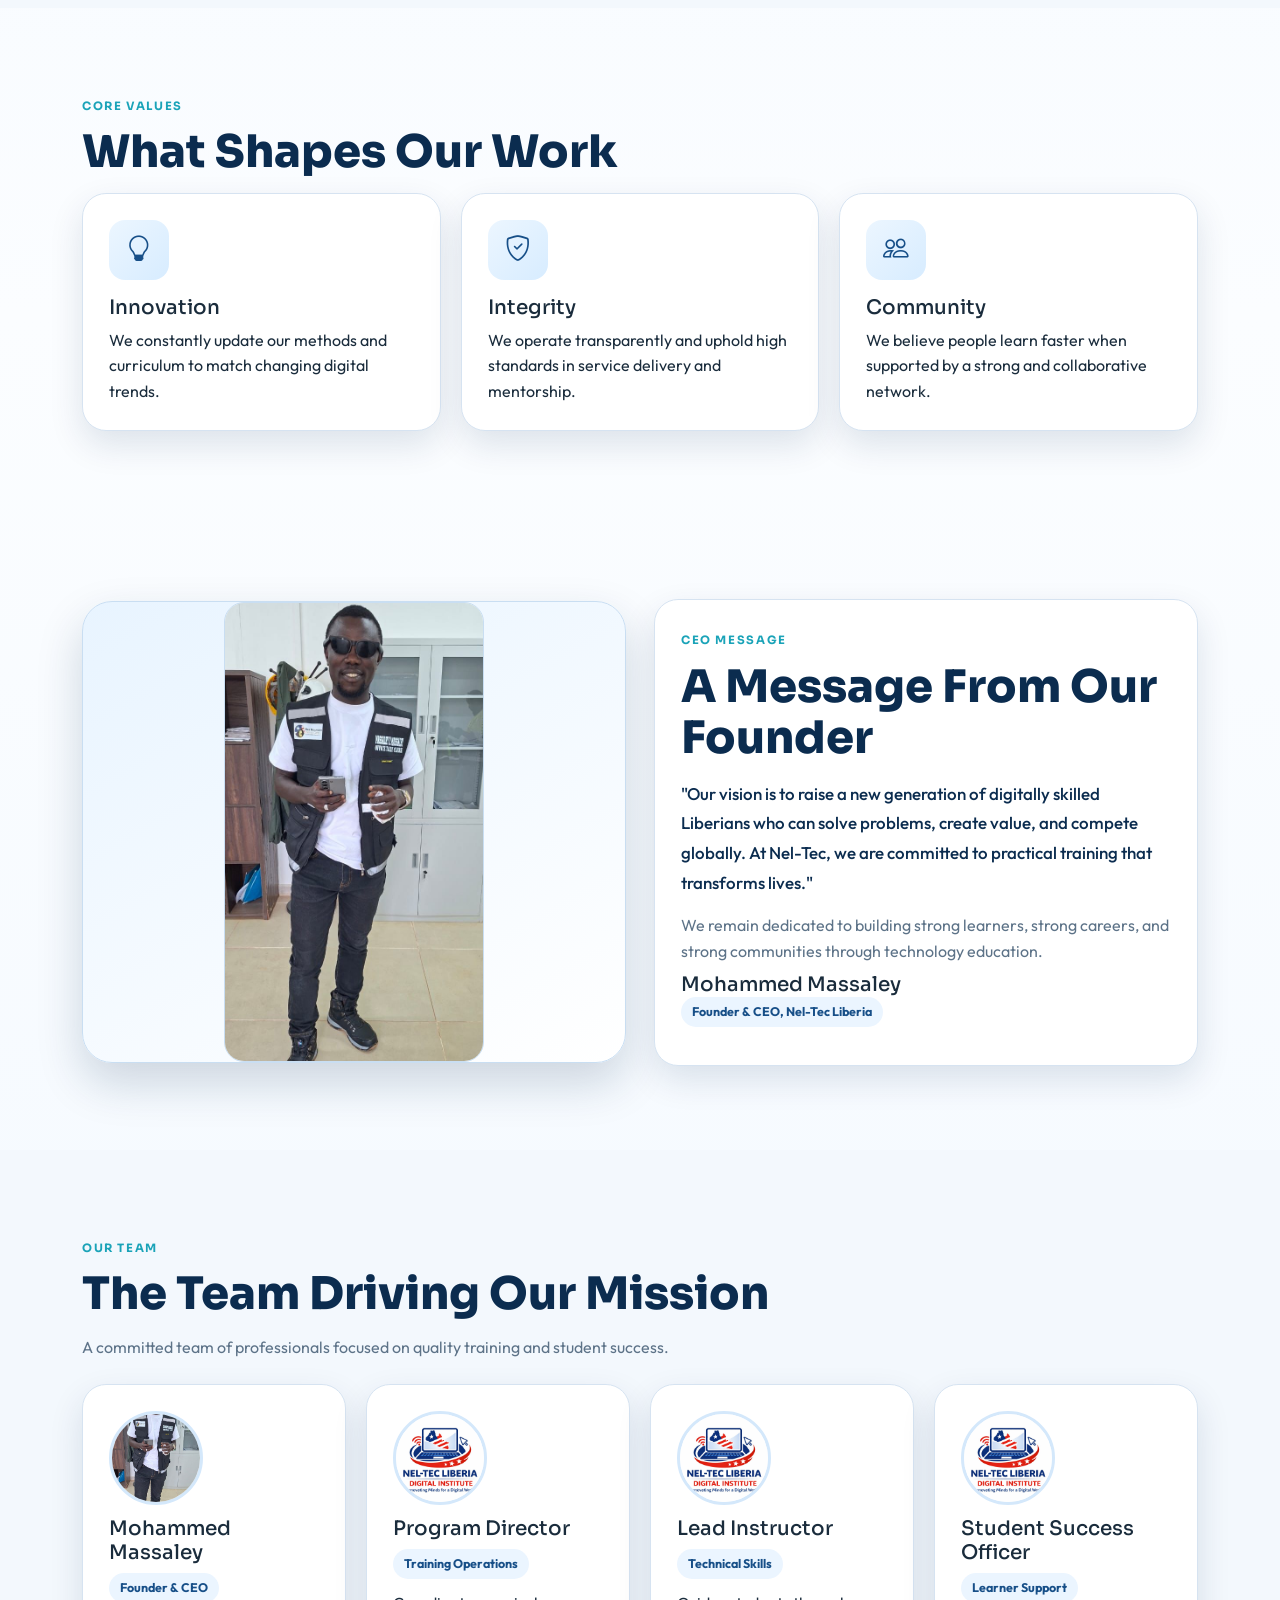
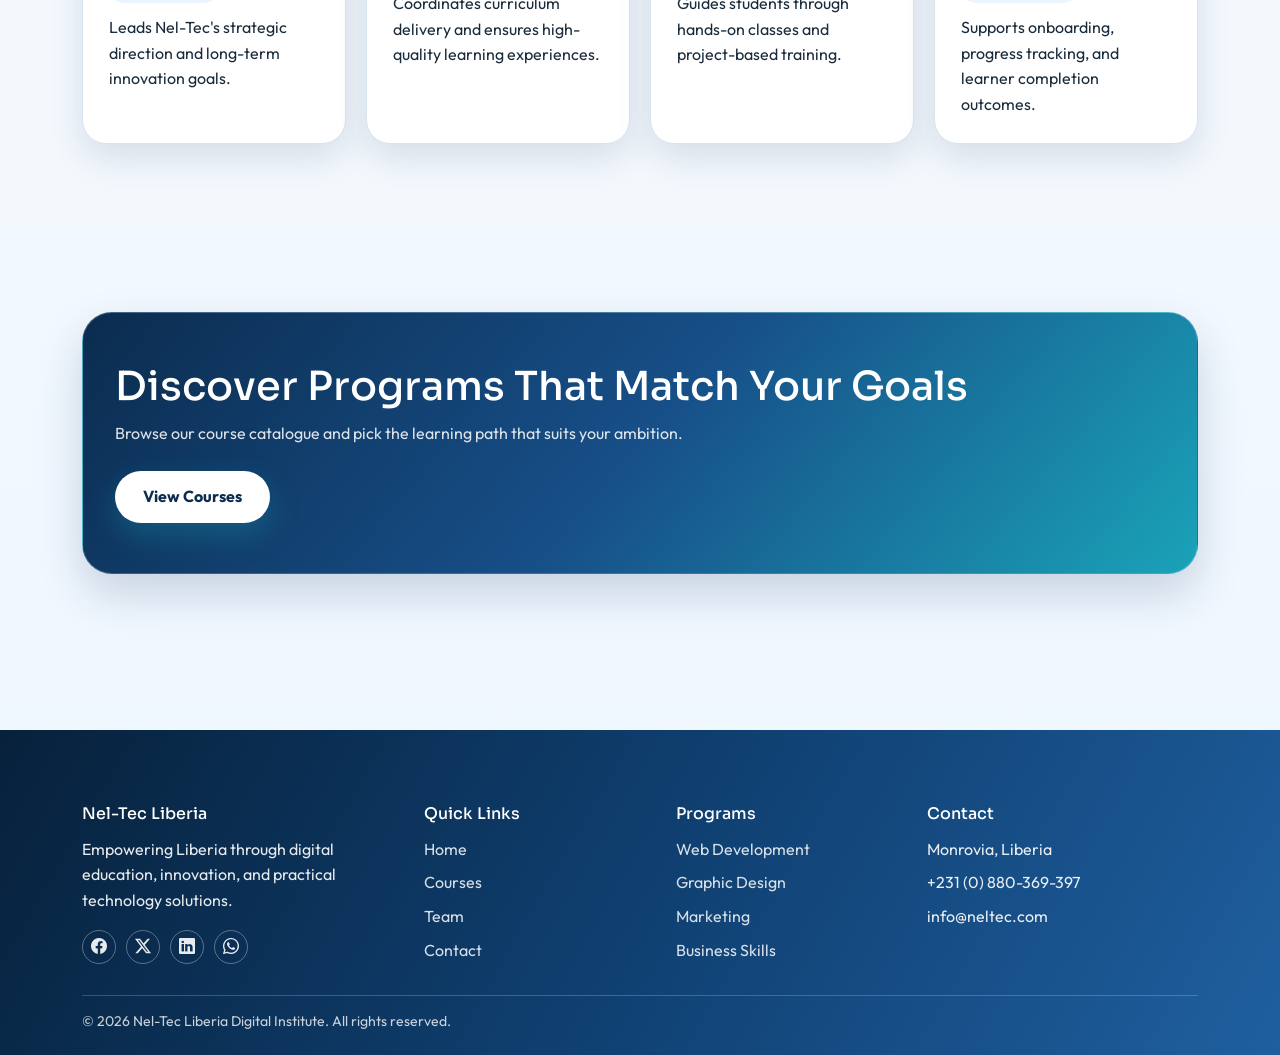
==== commit 43575259: "newone" ====
--- a/about.html
+++ b/about.html
@@ -4,317 +4,216 @@
     <meta charset="UTF-8">
     <meta name="viewport" content="width=device-width, initial-scale=1.0">
     <title>About Us | Nel-Tec Liberia</title>
-    
-    <!-- Bootstrap CSS -->
     <link href="https://cdn.jsdelivr.net/npm/bootstrap@5.3.0/dist/css/bootstrap.min.css" rel="stylesheet">
-    <!-- Font Awesome -->
-    <link rel="stylesheet" href="https://cdnjs.cloudflare.com/ajax/libs/font-awesome/6.4.0/css/all.min.css">
-    <!-- Custom CSS -->
+    <link rel="stylesheet" href="https://cdn.jsdelivr.net/npm/bootstrap-icons@1.11.1/font/bootstrap-icons.css">
     <link rel="stylesheet" href="css/style.css">
 </head>
-<body>
-    <!-- NAVBAR -->
-    <nav class="navbar navbar-expand-lg navbar-dark">
-        <div class="container-fluid">
-            <div class="navbar-logo">
-                <img src="img/logo.png" alt="Nel-Tec Logo" title="Nel-Tec Liberia">
-                <a class="navbar-logo-text" href="index.html">Nel<span>Tec</span></a>
-            </div>
-            <button class="navbar-toggler" type="button" data-bs-toggle="collapse" data-bs-target="#navbarNav">
+<body class="page-shell">
+    <nav class="navbar navbar-expand-lg fixed-top main-nav">
+        <div class="container">
+            <a class="navbar-brand" href="index.html">
+                <img src="img/logo.png" alt="Nel-Tec logo">
+                Nel-<span class="accent">Tec</span>
+            </a>
+            <button class="navbar-toggler" type="button" data-bs-toggle="collapse" data-bs-target="#mainNav" aria-controls="mainNav" aria-expanded="false" aria-label="Toggle navigation">
                 <span class="navbar-toggler-icon"></span>
             </button>
-            <div class="collapse navbar-collapse" id="navbarNav">
-                <ul class="navbar-nav ms-auto">
-                    <li class="nav-item">
-                        <a class="nav-link" href="index.html">Home</a>
-                    </li>
-                    <li class="nav-item">
-                        <a class="nav-link active" href="about.html">About</a>
-                    </li>
-                    <li class="nav-item">
-                        <a class="nav-link" href="courses.html">Courses</a>
-                    </li>
-                    <li class="nav-item">
-                        <a class="nav-link" href="team.html">Team</a>
-                    </li>
-                    <li class="nav-item">
-                        <a class="nav-link" href="contact.html">Contact</a>
-                    </li>
-                    <li class="nav-item">
-                        <a class="nav-link btn-register" href="register.html">Register</a>
-                    </li>
+            <div class="collapse navbar-collapse" id="mainNav">
+                <ul class="navbar-nav ms-auto align-items-lg-center">
+                    <li class="nav-item"><a class="nav-link" href="index.html">Home</a></li>
+                    <li class="nav-item"><a class="nav-link active" href="about.html">About</a></li>
+                    <li class="nav-item"><a class="nav-link" href="courses.html">Courses</a></li>
+                    <li class="nav-item"><a class="nav-link" href="team.html">Team</a></li>
+                    <li class="nav-item"><a class="nav-link" href="contact.html">Contact</a></li>
+                    <li class="nav-item ms-lg-2"><a class="btn-nav" href="register.html">Register</a></li>
                 </ul>
             </div>
         </div>
     </nav>
 
-    <!-- HERO BANNER SECTION -->
-    <section class="about-banner-hero">
-        <div class="about-banner-overlay"></div>
+    <header class="hero hero-about">
         <div class="container">
-            <div class="row align-items-center min-vh-60">
-                <div class="col-lg-8 mx-auto text-center about-banner-content">
-                    <h1>About Nel-Tec Liberia</h1>
-                    <p>Transforming Education and Technology in Liberia Through Practical Digital Skills</p>
-                    <a href="courses.html" class="btn-primary-custom">Explore Programs</a>
+            <div class="reveal">
+                <span class="section-kicker">About Nel-Tec</span>
+                <h1>We Train People to Lead in a Digital Future</h1>
+                <p>Nel-Tec Liberia is committed to closing the skills gap through practical, affordable, and community-centered technology education.</p>
+                <div class="hero-chips">
+                    <span class="hero-chip">Innovation</span>
+                    <span class="hero-chip">Integrity</span>
+                    <span class="hero-chip">Impact</span>
                 </div>
             </div>
         </div>
-    </section>
-
-    <!-- MAIN ABOUT SECTION -->
-    <section>
+    </header>
+
+    <main>
+        <section>
+            <div class="container">
+                <div class="about-layout">
+                    <div class="about-visual reveal">
+                        <img src="img/logo.png" alt="Nel-Tec mission emblem">
+                    </div>
+                    <div class="reveal d2">
+                        <span class="section-kicker">Our Story</span>
+                        <h2 class="section-title">A Learning Hub Built for Real-Life Results</h2>
+                        <p class="section-lead mb-3">We started with one goal: to make quality digital education accessible to Liberians and Africans who are ready to build meaningful careers and businesses.</p>
+                        <p class="text-muted">Our training model combines clear instruction, practical assignments, and community support to help learners gain confidence, master tools, and produce work that matters.</p>
+                    </div>
+                </div>
+            </div>
+        </section>
+
+        <section class="bg-soft">
+            <div class="container">
+                <span class="section-kicker">Purpose</span>
+                <h2 class="section-title">Mission and Vision</h2>
+                <div class="cards-2">
+                    <article class="value-card reveal">
+                        <div class="icon-bubble"><i class="bi bi-bullseye"></i></div>
+                        <h4>Our Mission</h4>
+                        <p class="mb-0">Empower people with digital skills and mindset tools that unlock employment, entrepreneurship, and long-term growth.</p>
+                    </article>
+                    <article class="value-card reveal d2">
+                        <div class="icon-bubble"><i class="bi bi-stars"></i></div>
+                        <h4>Our Vision</h4>
+                        <p class="mb-0">Become Liberia's most trusted digital institute, known for producing confident, employable, and innovative graduates.</p>
+                    </article>
+                </div>
+            </div>
+        </section>
+
+        <section>
+            <div class="container">
+                <span class="section-kicker">Core Values</span>
+                <h2 class="section-title">What Shapes Our Work</h2>
+                <div class="cards-3">
+                    <article class="info-card reveal">
+                        <div class="icon-bubble"><i class="bi bi-lightbulb"></i></div>
+                        <h5>Innovation</h5>
+                        <p class="mb-0">We constantly update our methods and curriculum to match changing digital trends.</p>
+                    </article>
+                    <article class="info-card reveal d2">
+                        <div class="icon-bubble"><i class="bi bi-shield-check"></i></div>
+                        <h5>Integrity</h5>
+                        <p class="mb-0">We operate transparently and uphold high standards in service delivery and mentorship.</p>
+                    </article>
+                    <article class="info-card reveal d3">
+                        <div class="icon-bubble"><i class="bi bi-people"></i></div>
+                        <h5>Community</h5>
+                        <p class="mb-0">We believe people learn faster when supported by a strong and collaborative network.</p>
+                    </article>
+                </div>
+            </div>
+        </section>
+
+        <section>
+            <div class="container">
+                <div class="about-layout">
+                    <div class="about-visual reveal ceo-photo-wrap">
+                        <img src="img/fouder.jpeg" alt="CEO of Nel-Tec Liberia" class="ceo-photo">
+                    </div>
+                    <article class="form-card reveal d2">
+                        <span class="section-kicker">CEO Message</span>
+                        <h2 class="section-title">A Message From Our Founder</h2>
+                        <p class="ceo-quote">"Our vision is to raise a new generation of digitally skilled Liberians who can solve problems, create value, and compete globally. At Nel-Tec, we are committed to practical training that transforms lives."</p>
+                        <p class="text-muted mb-2">We remain dedicated to building strong learners, strong careers, and strong communities through technology education.</p>
+                        <h5 class="mb-0">Mohammed Massaley</h5>
+                        <span class="team-role">Founder & CEO, Nel-Tec Liberia</span>
+                    </article>
+                </div>
+            </div>
+        </section>
+
+        <section class="bg-soft">
+            <div class="container">
+                <span class="section-kicker">Our Team</span>
+                <h2 class="section-title">The Team Driving Our Mission</h2>
+                <p class="section-lead mb-4">A committed team of professionals focused on quality training and student success.</p>
+
+                <div class="cards-4">
+                    <article class="team-card reveal">
+                        <div class="team-avatar"><img src="img/fouder.jpeg" alt="Mohammed Massaley"></div>
+                        <h5>Mohammed Massaley</h5>
+                        <span class="team-role">Founder & CEO</span>
+                        <p class="mb-0">Leads Nel-Tec's strategic direction and long-term innovation goals.</p>
+                    </article>
+                    <article class="team-card reveal d2">
+                        <div class="team-avatar"><img src="img/logo.png" alt="Program Director"></div>
+                        <h5>Program Director</h5>
+                        <span class="team-role">Training Operations</span>
+                        <p class="mb-0">Coordinates curriculum delivery and ensures high-quality learning experiences.</p>
+                    </article>
+                    <article class="team-card reveal d3">
+                        <div class="team-avatar"><img src="img/logo.png" alt="Lead Instructor"></div>
+                        <h5>Lead Instructor</h5>
+                        <span class="team-role">Technical Skills</span>
+                        <p class="mb-0">Guides students through hands-on classes and project-based training.</p>
+                    </article>
+                    <article class="team-card reveal d4">
+                        <div class="team-avatar"><img src="img/logo.png" alt="Student Success Officer"></div>
+                        <h5>Student Success Officer</h5>
+                        <span class="team-role">Learner Support</span>
+                        <p class="mb-0">Supports onboarding, progress tracking, and learner completion outcomes.</p>
+                    </article>
+                </div>
+            </div>
+        </section>
+
+        <section>
+            <div class="container">
+                <div class="cta-band reveal">
+                    <h2>Discover Programs That Match Your Goals</h2>
+                    <p>Browse our course catalogue and pick the learning path that suits your ambition.</p>
+                    <a class="btn-brand alt" href="courses.html">View Courses</a>
+                </div>
+            </div>
+        </section>
+    </main>
+
+    <footer class="site-footer">
         <div class="container">
-            <div class="about-content">
-                <div class="about-text">
-                    <h3>Who We Are</h3>
-                    <p>Nel-Tec Liberia is a forward-thinking technology and digital education company dedicated to empowering individuals, students, and businesses with modern IT solutions and professional skills training.</p>
-                    <p>Founded with a vision to bridge the digital divide in Liberia, we provide comprehensive IT education, cutting-edge technical solutions, and consulting services that help organizations thrive in the digital age.</p>
-                    <p>Our mission is to create a pool of skilled professionals who can contribute to Liberia's digital transformation while providing businesses with the tools and expertise they need to succeed globally.</p>
-                    <a href="contact.html" class="btn-primary-custom" style="margin-top: 30px; display: inline-block;">Get In Touch</a>
-                </div>
-                <div class="about-image">
-                    <div style="border-radius: 10px; overflow: hidden; box-shadow: 0 10px 30px rgba(0,0,0,0.2);">
-                        <img src="img/about-page.jpg" alt="Nel-Tec Liberia" style="width: 100%; height: 400px; object-fit: cover;">
-                    </div>
-                </div>
-            </div>
-        </div>
-    </section>
-
-    <!-- MISSION & VISION -->
-    <section style="background: #f7f7f7;">
-        <div class="container">
-            <h2 class="section-title">Our Mission & Vision</h2>
-            <div class="row">
-                <div class="col-lg-6">
-                    <div style="background: white; padding: 30px; border-radius: 10px; box-shadow: 0 5px 15px rgba(0,0,0,0.1);">
-                        <h4 style="color: #0d3b66; margin-bottom: 20px; font-weight: 700;">
-                            <i class="fas fa-bullseye" style="color: #e63946; margin-right: 10px;"></i>Our Mission
-                        </h4>
-                        <p>To empower Liberians with world-class digital education and IT solutions that enable personal growth, business success, and national development through innovation, integrity, and excellence.</p>
-                    </div>
-                </div>
-                <div class="col-lg-6">
-                    <div style="background: white; padding: 30px; border-radius: 10px; box-shadow: 0 5px 15px rgba(0,0,0,0.1);">
-                        <h4 style="color: #0d3b66; margin-bottom: 20px; font-weight: 700;">
-                            <i class="fas fa-eye" style="color: #e63946; margin-right: 10px;"></i>Our Vision
-                        </h4>
-                        <p>To be Liberia's leading digital education and IT solutions provider, recognized for developing skilled professionals and delivering innovative technology solutions that drive sustainable digital transformation.</p>
-                    </div>
-                </div>
-            </div>
-        </div>
-    </section>
-
-    <!-- WHAT WE DO -->
-    <section>
-        <div class="container">
-            <h2 class="section-title">What We Do</h2>
-            <div class="services-grid">
-                <div class="service-card">
-                    <div class="service-icon">
-                        <i class="fas fa-graduation-cap"></i>
-                    </div>
-                    <h4>Professional Education</h4>
-                    <p>Comprehensive IT training programs covering cybersecurity, cloud services, web development, programming, and business technology solutions.</p>
-                </div>
-                <div class="service-card">
-                    <div class="service-icon">
-                        <i class="fas fa-laptop-code"></i>
-                    </div>
-                    <h4>Software Solutions</h4>
-                    <p>Custom software development, web applications, mobile systems, and enterprise solutions tailored to client requirements.</p>
-                </div>
-                <div class="service-card">
-                    <div class="service-icon">
-                        <i class="fas fa-shield-alt"></i>
-                    </div>
-                    <h4>Security Services</h4>
-                    <p>Network security, cybersecurity consulting, threat assessment, and infrastructure protection services for businesses.</p>
-                </div>
-                <div class="service-card">
-                    <div class="service-icon">
-                        <i class="fas fa-cloud"></i>
-                    </div>
-                    <h4>Cloud Solutions</h4>
-                    <p>Cloud infrastructure setup, migration services, and management for scalable, secure business operations.</p>
-                </div>
-                <div class="service-card">
-                    <div class="service-icon">
-                        <i class="fas fa-chart-line"></i>
-                    </div>
-                    <h4>Digital Transformation</h4>
-                    <p>Consulting services to help businesses modernize operations, improve efficiency, and adapt to digital economy demands.</p>
-                </div>
-                <div class="service-card">
-                    <div class="service-icon">
-                        <i class="fas fa-users"></i>
-                    </div>
-                    <h4>Team Building</h4>
-                    <p>Corporate training programs to upskill teams and enhance organizational technology capabilities and productivity.</p>
-                </div>
-            </div>
-        </div>
-    </section>
-
-    <!-- CORE VALUES -->
-    <section style="background: #f7f7f7;">
-        <div class="container">
-            <h2 class="section-title">Our Core Values</h2>
-            <div class="values-grid">
-                <div class="value-card">
-                    <span class="value-icon">💡</span>
-                    <h4>Innovation</h4>
-                    <p>We constantly seek new ways to solve problems and deliver cutting-edge solutions that keep our clients ahead of the curve.</p>
-                </div>
-                <div class="value-card">
-                    <span class="value-icon">✓</span>
-                    <h4>Integrity</h4>
-                    <p>Honesty, transparency, and ethical practices guide all our business relationships and professional interactions.</p>
-                </div>
-                <div class="value-card">
-                    <span class="value-icon">🤝</span>
-                    <h4>Collaboration</h4>
-                    <p>We believe in the power of teamwork and partnership to achieve greater success for all stakeholders.</p>
-                </div>
-                <div class="value-card">
-                    <span class="value-icon">⭐</span>
-                    <h4>Excellence</h4>
-                    <p>We pursue quality in everything we do, setting high standards and continuously improving our services and training.</p>
-                </div>
-                <div class="value-card">
-                    <span class="value-icon">🌟</span>
-                    <h4>Commitment</h4>
-                    <p>Dedicated to our students' success, our clients' goals, and Liberia's digital growth and development.</p>
-                </div>
-                <div class="value-card">
-                    <span class="value-icon">🚀</span>
-                    <h4>Growth</h4>
-                    <p>We foster continuous learning and development, empowering individuals and organizations to reach their potential.</p>
-                </div>
-            </div>
-        </div>
-    </section>
-
-    <!-- STATS SECTION -->
-    <section class="stats-section">
-        <div class="container">
-            <div class="row">
-                <div class="col-md-4">
-                    <div class="stat-card">
-                        <span class="stat-number">500+</span>
-                        <span class="stat-label">Students Trained</span>
-                    </div>
-                </div>
-                <div class="col-md-4">
-                    <div class="stat-card">
-                        <span class="stat-number">50+</span>
-                        <span class="stat-label">Professional Programs</span>
-                    </div>
-                </div>
-                <div class="col-md-4">
-                    <div class="stat-card">
-                        <span class="stat-number">98%</span>
-                        <span class="stat-label">Completion Rate</span>
-                    </div>
-                </div>
-            </div>
-        </div>
-    </section>
-
-    <!-- CTA SECTION -->
-    <section class="cta-section">
-        <div class="container">
-            <h2>Ready to Join Our Community?</h2>
-            <p>Start your journey towards a successful tech career today</p>
-            <a href="courses.html" class="btn-primary-custom" style="background: white; color: #0d3b66; font-weight: 700;">Explore Our Courses</a>
-        </div>
-    </section>
-
-    <!-- FOOTER -->
-    <footer>
-        <div class="container">
-            <div class="footer-content">
-                <div class="footer-col">
+            <div class="footer-grid">
+                <div>
                     <h4>Nel-Tec Liberia</h4>
-                    <p>Empowering Liberia through technology, innovation, and digital education.</p>
+                    <p>Empowering Liberia through digital education, innovation, and practical technology solutions.</p>
                     <div class="footer-social">
-                        <a href="https://facebook.com" target="_blank"><i class="fab fa-facebook"></i></a>
-                        <a href="https://twitter.com" target="_blank"><i class="fab fa-twitter"></i></a>
-                        <a href="https://linkedin.com" target="_blank"><i class="fab fa-linkedin"></i></a>
-                        <a href="https://whatsapp.com" target="_blank"><i class="fab fa-whatsapp"></i></a>
-                    </div>
-                </div>
-                <div class="footer-col">
+                        <a href="https://facebook.com" target="_blank" rel="noopener"><i class="bi bi-facebook"></i></a>
+                        <a href="https://twitter.com" target="_blank" rel="noopener"><i class="bi bi-twitter-x"></i></a>
+                        <a href="https://linkedin.com" target="_blank" rel="noopener"><i class="bi bi-linkedin"></i></a>
+                        <a href="https://wa.me/231880369397" target="_blank" rel="noopener"><i class="bi bi-whatsapp"></i></a>
+                    </div>
+                </div>
+                <div>
                     <h4>Quick Links</h4>
-                    <ul>
+                    <ul class="footer-links">
                         <li><a href="index.html">Home</a></li>
-                        <li><a href="about.html">About Us</a></li>
                         <li><a href="courses.html">Courses</a></li>
-                        <li><a href="team.html">Our Team</a></li>
+                        <li><a href="team.html">Team</a></li>
                         <li><a href="contact.html">Contact</a></li>
                     </ul>
                 </div>
-                <div class="footer-col">
-                    <h4>Services</h4>
-                    <ul>
-                        <li><a href="#">Cyber Security</a></li>
-                        <li><a href="#">Cloud Services</a></li>
-                        <li><a href="#">Digital Training</a></li>
-                        <li><a href="#">IT Solutions</a></li>
-                        <li><a href="#">Web Development</a></li>
+                <div>
+                    <h4>Programs</h4>
+                    <ul class="footer-links">
+                        <li><a href="courses.html">Web Development</a></li>
+                        <li><a href="courses.html">Graphic Design</a></li>
+                        <li><a href="courses.html">Marketing</a></li>
+                        <li><a href="courses.html">Business Skills</a></li>
                     </ul>
                 </div>
-                <div class="footer-col">
-                    <h4>Contact Info</h4>
-                    <p><i class="fas fa-map-marker-alt"></i> Monrovia, Liberia</p>
-                    <p><i class="fas fa-phone"></i> +231 (0) 880-369-397</p>
-                    <p><i class="fas fa-envelope"></i> info@neltec.com</p>
-                    <p><i class="fab fa-whatsapp"></i> WhatsApp: +231 880-369-397</p>
-                </div>
-            </div>
-            <div class="footer-bottom">
-                <p>
-                    &copy; 2026 Nel-Tec Liberia | Where Innovation Meets Expertise | All Rights Reserved |
-                    Developed by Tec Liberia -
-                    <a href="https://tecliberia.com" target="_blank" rel="noopener">www.tecliberia.com</a>
-                </p>
-            </div>
+                <div>
+                    <h4>Contact</h4>
+                    <ul class="footer-links">
+                        <li>Monrovia, Liberia</li>
+                        <li>+231 (0) 880-369-397</li>
+                        <li>info@neltec.com</li>
+                    </ul>
+                </div>
+            </div>
+            <div class="footer-bottom">&copy; 2026 Nel-Tec Liberia Digital Institute. All rights reserved.</div>
         </div>
     </footer>
 
-    <!-- Bootstrap JS -->
     <script src="https://cdn.jsdelivr.net/npm/bootstrap@5.3.0/dist/js/bootstrap.bundle.min.js"></script>
-    <script>
-        document.addEventListener('DOMContentLoaded', function () {
-            const revealTargets = document.querySelectorAll(
-                '.about-banner-content, .about-text, .about-image, .section-title, .service-card, .value-card, .stat-card, .cta-section .container'
-            );
-
-            revealTargets.forEach(function (element) {
-                element.classList.add('reveal-fade');
-            });
-
-            const observer = new IntersectionObserver(
-                function (entries, obs) {
-                    entries.forEach(function (entry) {
-                        if (entry.isIntersecting) {
-                            entry.target.classList.add('reveal-visible');
-                            obs.unobserve(entry.target);
-                        }
-                    });
-                },
-                {
-                    threshold: 0.2,
-                    rootMargin: '0px 0px -40px 0px'
-                }
-            );
-
-            revealTargets.forEach(function (element) {
-                observer.observe(element);
-            });
-        });
-    </script>
 </body>
 </html>
--- a/css/style.css
+++ b/css/style.css
@@ -1,1049 +1,738 @@
+@import url('https://fonts.googleapis.com/css2?family=Outfit:wght@300;400;500;600;700;800&family=Sora:wght@500;600;700;800&display=swap');
+
 :root {
-    --blue: #0d3b66;
-    --red: #e63946;
-}
-
+    --brand-ink: #0b2c4f;
+    --brand-blue: #174f88;
+    --brand-cyan: #1aa3b8;
+    --brand-coral: #ff6b4a;
+    --brand-sun: #f9b233;
+    --text-main: #1a2c3c;
+    --text-muted: #5d7388;
+    --bg-soft: #f3f8fd;
+    --surface: #ffffff;
+    --surface-alt: #f7fbff;
+    --line: #d6e3f1;
+    --shadow-soft: 0 14px 34px rgba(11, 44, 79, 0.12);
+    --shadow-strong: 0 20px 46px rgba(11, 44, 79, 0.18);
+    --radius-md: 16px;
+    --radius-lg: 24px;
+    --radius-xl: 30px;
+}
+
+* {
+    box-sizing: border-box;
+}
+
+html,
 body {
-    font-family: 'Segoe UI', sans-serif;
-}
-
-/* Navbar */
-.navbar {
-    background: var(--blue);
-}
-
-.navbar-brand span {
-    color: white;
-    font-weight: bold;
+    margin: 0;
+    padding: 0;
+}
+
+body {
+    font-family: 'Outfit', sans-serif;
+    color: var(--text-main);
+    background:
+        radial-gradient(circle at 4% 4%, rgba(26, 163, 184, 0.1), transparent 20%),
+        radial-gradient(circle at 95% 0%, rgba(255, 107, 74, 0.12), transparent 22%),
+        linear-gradient(180deg, #edf5fe 0%, #fbfdff 45%, #eef6ff 100%);
+    line-height: 1.6;
+}
+
+h1,
+h2,
+h3,
+h4,
+h5,
+h6,
+.navbar-brand,
+.section-kicker {
+    font-family: 'Sora', sans-serif;
+}
+
+a {
+    color: inherit;
+    text-decoration: none;
+}
+
+section {
+    padding: 84px 0;
+    position: relative;
+}
+
+.section-kicker {
+    display: inline-block;
+    font-size: 0.72rem;
+    letter-spacing: 0.14em;
+    text-transform: uppercase;
+    font-weight: 700;
+    color: var(--brand-cyan);
+    margin-bottom: 12px;
+}
+
+.section-title {
+    margin-bottom: 14px;
+    font-size: clamp(1.8rem, 4vw, 2.8rem);
+    line-height: 1.15;
+    color: var(--brand-ink);
+    font-weight: 800;
+}
+
+.section-lead {
+    color: var(--text-muted);
+    max-width: 700px;
+    margin-bottom: 0;
+}
+
+.text-muted {
+    color: var(--text-muted) !important;
+}
+
+.page-shell {
+    position: relative;
+    overflow-x: hidden;
+}
+
+.bg-soft {
+    background: var(--bg-soft);
+}
+
+/* NAVBAR */
+.main-nav {
+    background: rgba(8, 33, 59, 0.88);
+    backdrop-filter: blur(8px);
+    border-bottom: 1px solid rgba(255, 255, 255, 0.16);
+    padding: 14px 0;
+}
+
+.navbar-brand {
+    display: inline-flex;
+    align-items: center;
+    gap: 10px;
+    font-size: 1.05rem;
+    font-weight: 700;
+    color: #ffffff;
+}
+
+.navbar-brand img {
+    width: 46px;
+    height: 46px;
+    object-fit: contain;
+    border-radius: 50%;
+    background: #ffffff;
+}
+
+.navbar-brand .accent {
+    color: var(--brand-sun);
 }
 
 .nav-link {
-    color: white !important;
-}
-
-.register-btn {
-    background: var(--red);
-    color: white;
-    border-radius: 25px;
-    padding: 6px 18px;
-}
-
-/* ===========================
-   BANNER SLIDER / CAROUSEL
-   =========================== */
-
-.banner-slider {
+    color: rgba(255, 255, 255, 0.88) !important;
+    font-weight: 500;
+    margin-right: 8px;
+    border-radius: 999px;
+    padding: 10px 14px !important;
+    transition: background 0.25s ease, color 0.25s ease;
+}
+
+.nav-link:hover,
+.nav-link.active {
+    color: #ffffff !important;
+    background: rgba(255, 255, 255, 0.14);
+}
+
+.navbar-toggler {
+    border: 1px solid rgba(255, 255, 255, 0.45);
+}
+
+.navbar-toggler-icon {
+    filter: invert(1);
+}
+
+.btn-nav,
+.btn-brand {
+    display: inline-flex;
+    align-items: center;
+    justify-content: center;
+    border: none;
+    border-radius: 999px;
+    font-weight: 700;
+    transition: transform 0.25s ease, box-shadow 0.25s ease, background 0.25s ease;
+}
+
+.btn-nav {
+    padding: 11px 20px;
+    background: linear-gradient(135deg, var(--brand-coral), #ff4f78);
+    color: #ffffff !important;
+    box-shadow: 0 12px 28px rgba(255, 79, 120, 0.35);
+}
+
+.btn-brand {
+    padding: 13px 28px;
+    background: linear-gradient(135deg, var(--brand-blue), var(--brand-cyan));
+    color: #ffffff;
+    box-shadow: 0 12px 30px rgba(26, 163, 184, 0.3);
+}
+
+.btn-brand.alt {
+    background: #ffffff;
+    color: var(--brand-ink);
+}
+
+.btn-brand:hover,
+.btn-nav:hover {
+    transform: translateY(-2px);
+}
+
+/* HERO */
+.hero {
+    padding: 146px 0 104px;
+    color: #ffffff;
+    background-size: cover;
+    background-position: center;
+}
+
+.hero-home {
+    background:
+        linear-gradient(120deg, rgba(8, 32, 58, 0.92), rgba(23, 79, 136, 0.8), rgba(26, 163, 184, 0.74)),
+        url('../img/banner.png') center/cover no-repeat;
+}
+
+.hero-about {
+    background:
+        linear-gradient(120deg, rgba(8, 32, 58, 0.9), rgba(17, 73, 124, 0.78), rgba(255, 107, 74, 0.68)),
+        url('../img/banner2.png') center/cover no-repeat;
+}
+
+.hero-courses {
+    background:
+        linear-gradient(120deg, rgba(11, 44, 79, 0.9), rgba(26, 163, 184, 0.74), rgba(249, 178, 51, 0.65)),
+        url('../img/banner3.png') center/cover no-repeat;
+}
+
+.hero-contact,
+.hero-register,
+.hero-team {
+    background:
+        linear-gradient(120deg, rgba(11, 44, 79, 0.92), rgba(23, 79, 136, 0.82), rgba(26, 163, 184, 0.74)),
+        url('../img/banner.png') center/cover no-repeat;
+}
+
+.hero h1 {
+    font-size: clamp(2rem, 5vw, 4rem);
+    font-weight: 800;
+    line-height: 1.12;
+    margin-bottom: 14px;
+}
+
+.hero p {
+    max-width: 640px;
+    color: rgba(255, 255, 255, 0.94);
+    font-size: clamp(1rem, 2vw, 1.2rem);
+    margin-bottom: 28px;
+}
+
+.hero-chips {
+    display: flex;
+    gap: 12px;
+    flex-wrap: wrap;
+}
+
+.hero-chip {
+    border: 1px solid rgba(255, 255, 255, 0.26);
+    border-radius: 999px;
+    padding: 8px 14px;
+    background: rgba(255, 255, 255, 0.12);
+    font-size: 0.88rem;
+    font-weight: 600;
+}
+
+/* CARDS */
+.panel,
+.card-soft,
+.info-card,
+.course-card,
+.stat-card,
+.team-card,
+.value-card,
+.form-card {
+    background: var(--surface);
+    border: 1px solid var(--line);
+    border-radius: var(--radius-lg);
+    box-shadow: var(--shadow-soft);
+}
+
+.card-soft,
+.info-card,
+.course-card,
+.team-card,
+.value-card,
+.form-card {
+    padding: 26px;
+    height: 100%;
+}
+
+.info-card,
+.course-card,
+.team-card,
+.value-card {
+    transition: transform 0.3s ease, box-shadow 0.3s ease, border-color 0.3s ease;
+}
+
+.info-card:hover,
+.course-card:hover,
+.team-card:hover,
+.value-card:hover {
+    transform: translateY(-8px);
+    box-shadow: var(--shadow-strong);
+    border-color: #bdd5ec;
+}
+
+.icon-bubble {
+    width: 60px;
+    height: 60px;
+    border-radius: 16px;
+    display: grid;
+    place-items: center;
+    background: linear-gradient(135deg, #ecf6ff, #d7ecff);
+    color: var(--brand-blue);
+    font-size: 1.6rem;
+    margin-bottom: 16px;
+}
+
+/* HOME SECTIONS */
+.stats-strip {
+    margin-top: -54px;
+}
+
+.stat-card {
+    padding: 30px 24px;
+    text-align: center;
+}
+
+.stat-number {
+    display: block;
+    color: var(--brand-ink);
+    font-family: 'Sora', sans-serif;
+    font-size: 2.1rem;
+    font-weight: 800;
+    line-height: 1.1;
+}
+
+.stat-label {
+    color: var(--text-muted);
+    font-weight: 500;
+}
+
+.about-layout {
+    display: grid;
+    gap: 28px;
+    grid-template-columns: 1fr 1fr;
+    align-items: center;
+}
+
+.about-visual {
+    border-radius: var(--radius-xl);
+    overflow: hidden;
+    border: 1px solid #c9def2;
+    box-shadow: var(--shadow-strong);
+    background: linear-gradient(150deg, #ffffff, #eef6ff);
+    min-height: 380px;
+    display: grid;
+    place-items: center;
+}
+
+.about-visual img {
+    width: 72%;
+    max-width: 260px;
+}
+
+.ceo-photo-wrap {
+    background: linear-gradient(150deg, #e8f4ff, #ffffff);
+}
+
+.ceo-photo {
+    width: 100%;
+    max-width: 420px;
+    height: 100%;
+    max-height: 460px;
+    object-fit: cover;
+    border-radius: 20px;
+    border: 1px solid #c9def2;
+}
+
+.ceo-quote {
+    font-size: 1.06rem;
+    color: var(--brand-ink);
+    font-weight: 500;
+    line-height: 1.75;
+    margin-bottom: 16px;
+}
+
+.feature-grid,
+.cards-3,
+.cards-4,
+.cards-2 {
+    display: grid;
+    gap: 20px;
+}
+
+.feature-grid,
+.cards-3 {
+    grid-template-columns: repeat(3, minmax(0, 1fr));
+}
+
+.cards-4 {
+    grid-template-columns: repeat(4, minmax(0, 1fr));
+}
+
+.cards-2 {
+    grid-template-columns: repeat(2, minmax(0, 1fr));
+}
+
+.course-meta {
+    display: flex;
+    gap: 14px;
+    flex-wrap: wrap;
+    color: var(--text-muted);
+    font-size: 0.9rem;
+    margin-top: 12px;
+}
+
+.badge-level {
+    display: inline-flex;
+    align-items: center;
+    gap: 6px;
+    border-radius: 999px;
+    background: #edf5ff;
+    color: var(--brand-blue);
+    font-size: 0.78rem;
+    font-weight: 700;
+    padding: 7px 12px;
+}
+
+.card-actions {
+    margin-top: 14px;
+    display: flex;
+    flex-direction: column;
+    gap: 10px;
+}
+
+.btn-card {
+    width: 100%;
+    padding: 10px 14px;
+    font-size: 0.92rem;
+}
+
+.btn-whatsapp {
+    display: inline-flex;
+    align-items: center;
+    justify-content: center;
+    width: 100%;
+    padding: 10px 14px;
+    border-radius: 999px;
+    font-weight: 700;
+    font-size: 0.9rem;
+    background: #25d366;
+    color: #ffffff;
+    box-shadow: 0 10px 22px rgba(37, 211, 102, 0.25);
+    transition: transform 0.2s ease, box-shadow 0.2s ease, background 0.2s ease;
+}
+
+.btn-whatsapp:hover {
+    background: #20bf5d;
+    transform: translateY(-2px);
+    box-shadow: 0 14px 24px rgba(32, 191, 93, 0.28);
+    color: #ffffff;
+}
+
+.youtube-embed {
+    position: relative;
+    width: 100%;
+    border-radius: 16px;
+    overflow: hidden;
+    background: #000;
+    aspect-ratio: 16 / 9;
+}
+
+.youtube-embed iframe {
+    width: 100%;
+    height: 100%;
+    border: 0;
+}
+
+.cta-band {
+    background: linear-gradient(130deg, var(--brand-ink), var(--brand-blue), var(--brand-cyan));
+    color: #ffffff;
+    border-radius: var(--radius-xl);
+    padding: 50px 32px;
+    box-shadow: var(--shadow-strong);
+    border: 1px solid rgba(255, 255, 255, 0.22);
+}
+
+.cta-band h2 {
+    font-size: clamp(1.7rem, 3.2vw, 2.5rem);
+    margin-bottom: 10px;
+}
+
+.cta-band p {
+    color: rgba(255, 255, 255, 0.86);
+    margin-bottom: 24px;
+}
+
+/* FORM */
+.form-group {
+    margin-bottom: 16px;
+}
+
+.form-group label {
+    display: block;
+    margin-bottom: 6px;
+    color: var(--brand-ink);
+    font-size: 0.95rem;
+    font-weight: 600;
+}
+
+.form-control,
+.form-select,
+textarea,
+input,
+select {
+    width: 100%;
+    padding: 12px 14px;
+    border-radius: 12px;
+    border: 1px solid #c6daee;
+    background: #fbfdff;
+    color: var(--text-main);
+    font: inherit;
+}
+
+textarea {
+    min-height: 120px;
+    resize: vertical;
+}
+
+.form-control:focus,
+.form-select:focus,
+textarea:focus,
+input:focus,
+select:focus {
+    outline: none;
+    border-color: var(--brand-cyan);
+    box-shadow: 0 0 0 3px rgba(26, 163, 184, 0.16);
+}
+
+/* TEAM */
+.team-avatar {
+    width: 94px;
+    height: 94px;
+    border-radius: 50%;
+    overflow: hidden;
+    border: 3px solid #d4e8fb;
+    margin-bottom: 12px;
+}
+
+.team-avatar img {
+    width: 100%;
+    height: 100%;
+    object-fit: cover;
+}
+
+.team-role {
+    display: inline-block;
+    border-radius: 999px;
+    padding: 5px 11px;
+    font-size: 0.78rem;
+    font-weight: 700;
+    background: #ebf5ff;
+    color: var(--brand-blue);
+    margin-bottom: 12px;
+}
+
+/* FOOTER */
+.site-footer {
+    background: linear-gradient(120deg, #07213b, #0f3f70, #1f5f9f);
+    color: rgba(255, 255, 255, 0.9);
+    padding: 74px 0 22px;
+    margin-top: 72px;
+}
+
+.footer-grid {
+    display: grid;
+    gap: 26px;
+    grid-template-columns: 1.4fr 1fr 1fr 1.2fr;
+}
+
+.site-footer h4 {
+    font-size: 1rem;
+    color: #ffffff;
+    margin-bottom: 14px;
+}
+
+.footer-links {
+    list-style: none;
     padding: 0;
     margin: 0;
 }
 
-.carousel {
-    width: 100%;
-    height: 600px;
-    position: relative;
-}
-
-.carousel-inner {
-    height: 100%;
-}
-
-.carousel-item {
-    height: 100%;
+.footer-links li {
+    margin-bottom: 8px;
+}
+
+.footer-links a {
+    color: rgba(255, 255, 255, 0.84);
+}
+
+.footer-links a:hover {
+    color: #ffffff;
+}
+
+.footer-social {
     display: flex;
-    align-items: center;
-    justify-content: center;
-    position: relative;
-    overflow: hidden;
-}
-
-.carousel-item::before {
-    content: '';
-    position: absolute;
-    top: 0;
-    left: 0;
-    right: 0;
-    bottom: 0;
-    background: rgba(0, 0, 0, 0.3);
-    z-index: 1;
-}
-
-.carousel-content {
-    position: relative;
-    z-index: 2;
-    text-align: center;
-    color: white;
-    padding: 40px 20px;
-    max-width: 700px;
-    margin: 0 auto;
-    width: 100%;
-    animation: slideInContent 0.8s ease-out;
-    display: flex;
-    flex-direction: column;
-    align-items: center;
-    justify-content: center;
-}
-
-@keyframes slideInContent {
-    from {
-        opacity: 0;
-        transform: translateY(30px);
-    }
-    to {
-        opacity: 1;
-        transform: translateY(0);
-    }
-}
-
-.carousel-title {
-    font-size: clamp(32px, 6vw, 56px);
-    font-weight: 800;
-    margin: 0 auto 15px;
-    text-shadow: 2px 2px 8px rgba(0, 0, 0, 0.5);
-    line-height: 1.2;
-}
-
-.carousel-subtitle {
-    font-size: clamp(18px, 3vw, 28px);
-    font-weight: 600;
-    margin: 0 auto 12px;
-    text-shadow: 1px 1px 4px rgba(0, 0, 0, 0.4);
-    opacity: 0.95;
-}
-
-.carousel-text {
-    font-size: clamp(14px, 2vw, 18px);
-    margin: 0 auto 30px;
-    text-shadow: 1px 1px 3px rgba(0, 0, 0, 0.4);
-    opacity: 0.9;
-    font-weight: 500;
-}
-
-.carousel-buttons {
-    display: flex;
-    gap: 15px;
-    justify-content: center;
-    flex-wrap: wrap;
-}
-
-.btn-primary-custom {
-    display: inline-block;
-    padding: 12px 35px;
-    background: white;
-    color: #0d3b66;
-    border: 2px solid white;
-    border-radius: 30px;
-    font-weight: 700;
-    text-decoration: none;
-    transition: all 0.3s ease;
-    font-size: 15px;
-    box-shadow: 0 8px 20px rgba(0, 0, 0, 0.2);
-}
-
-.btn-primary-custom:hover {
-    background: transparent;
-    color: white;
-    transform: translateY(-3px);
-    box-shadow: 0 12px 30px rgba(0, 0, 0, 0.3);
-}
-
-.btn-secondary-custom {
-    display: inline-block;
-    padding: 12px 35px;
-    background: transparent;
-    color: white;
-    border: 2px solid white;
-    border-radius: 30px;
-    font-weight: 700;
-    text-decoration: none;
-    transition: all 0.3s ease;
-    font-size: 15px;
-}
-
-.btn-secondary-custom:hover {
-    background: white;
-    color: #0d3b66;
-    transform: translateY(-3px);
-    box-shadow: 0 12px 30px rgba(0, 0, 0, 0.3);
-}
-
-/* Carousel Controls */
-.carousel-control-prev,
-.carousel-control-next {
-    width: 50px;
-    height: 50px;
-    background: rgba(230, 57, 70, 0.7);
-    border-radius: 50%;
-    top: 50%;
-    transform: translateY(-50%);
-    opacity: 0.8;
-    transition: all 0.3s ease;
-}
-
-.carousel-control-prev:hover,
-.carousel-control-next:hover {
-    background: rgba(230, 57, 70, 1);
-    opacity: 1;
-}
-
-.carousel-control-prev-icon,
-.carousel-control-next-icon {
-    width: 25px;
-    height: 25px;
-}
-
-/* Carousel Indicators */
-.carousel-indicators {
-    bottom: 25px;
-    z-index: 10;
-}
-
-.carousel-indicators button {
-    width: 12px;
-    height: 12px;
-    border-radius: 50%;
-    background-color: rgba(255, 255, 255, 0.5);
-    border: 2px solid white;
-    margin: 0 6px;
-    transition: all 0.3s ease;
-}
-
-.carousel-indicators button.active {
-    background-color: white;
-    width: 16px;
-    height: 16px;
-    margin: -2px 6px;
-}
-
-/* Responsive Banner Slider */
-@media (max-width: 768px) {
-    .carousel {
-        height: 400px;
-    }
-
-    .carousel-title {
-        font-size: 28px;
-        margin-bottom: 12px;
-    }
-
-    .carousel-subtitle {
-        font-size: 18px;
-        margin-bottom: 10px;
-    }
-
-    .carousel-text {
-        font-size: 14px;
-        margin-bottom: 20px;
-    }
-
-    .carousel-buttons {
-        gap: 10px;
-    }
-
-    .btn-primary-custom,
-    .btn-secondary-custom {
-        padding: 10px 25px;
-        font-size: 13px;
-    }
-
-    .carousel-control-prev,
-    .carousel-control-next {
-        width: 40px;
-        height: 40px;
-    }
-}
-
-@media (max-width: 576px) {
-    .carousel {
-        height: 300px;
-    }
-
-    .carousel-title {
-        font-size: 22px;
-        margin-bottom: 8px;
-    }
-
-    .carousel-subtitle {
-        font-size: 14px;
-        margin-bottom: 8px;
-    }
-
-    .carousel-text {
-        font-size: 12px;
-        margin-bottom: 15px;
-    }
-
-    .carousel-buttons {
-        flex-direction: column;
-        gap: 8px;
-    }
-
-    .btn-primary-custom,
-    .btn-secondary-custom {
-        padding: 10px 20px;
-        font-size: 12px;
-        width: 100%;
-    }
-
-    .carousel-control-prev,
-    .carousel-control-next {
-        width: 35px;
-        height: 35px;
-    }
-
-    .carousel-indicators button {
-        width: 10px;
-        height: 10px;
-        margin: 0 4px;
-    }
-
-    .carousel-indicators button.active {
-        width: 14px;
-        height: 14px;
-        margin: -2px 4px;
-    }
-}
-
-/* ===========================
-   STATS SECTION
-   =========================== */
-
-.stats-section {
-    background: linear-gradient(135deg, #0d3b66 0%, #0a2847 55%, #e63946 120%);
-    position: relative;
-    overflow: hidden;
-}
-
-.stats-section::before,
-.stats-section::after {
-    content: "";
-    position: absolute;
-    border-radius: 50%;
-    pointer-events: none;
-}
-
-.stats-section::before {
-    width: 280px;
-    height: 280px;
-    top: -120px;
-    left: -80px;
-    background: radial-gradient(circle, rgba(255, 255, 255, 0.18), rgba(255, 255, 255, 0));
-}
-
-.stats-section::after {
-    width: 260px;
-    height: 260px;
-    bottom: -120px;
-    right: -70px;
-    background: radial-gradient(circle, rgba(255, 255, 255, 0.14), rgba(255, 255, 255, 0));
-}
-
-.stats-section .container {
-    position: relative;
-    z-index: 1;
-}
-
-.stat-card {
-    background: rgba(255, 255, 255, 0.12);
-    border: 1px solid rgba(255, 255, 255, 0.22);
-    border-radius: 18px;
-    backdrop-filter: blur(4px);
-    -webkit-backdrop-filter: blur(4px);
-    box-shadow: 0 14px 30px rgba(0, 0, 0, 0.16);
-    transition: transform 0.35s ease, box-shadow 0.35s ease, border-color 0.35s ease;
-    height: 100%;
-}
-
-.stat-card:hover {
-    transform: translateY(-8px);
-    border-color: rgba(255, 255, 255, 0.45);
-    box-shadow: 0 20px 38px rgba(0, 0, 0, 0.2);
-}
-
-.stat-icon {
-    width: 72px;
-    height: 72px;
-    margin: 0 auto;
-    border-radius: 50%;
-    display: grid;
-    place-items: center;
-    background: rgba(255, 255, 255, 0.16);
-    border: 1px solid rgba(255, 255, 255, 0.28);
-}
-
-.stat-icon i {
-    font-size: 2rem;
-    color: #ffffff;
-}
-
-.counter {
-    margin: 0;
-    font-size: clamp(2rem, 5vw, 3rem);
-    font-weight: 800;
-    color: #ffffff;
-    line-height: 1.1;
-    letter-spacing: 0.02em;
-}
-
-.stat-card p {
-    margin: 0.6rem 0 0;
-    font-size: 1rem;
-    font-weight: 600;
-    color: rgba(255, 255, 255, 0.92);
-    letter-spacing: 0.02em;
-}
-
-@media (max-width: 767.98px) {
-    .stats-section {
-        padding-top: 3rem !important;
-        padding-bottom: 3rem !important;
-    }
-
-    .stat-card {
-        border-radius: 14px;
-    }
-
-    .stat-icon {
-        width: 60px;
-        height: 60px;
-    }
-
-    .stat-icon i {
-        font-size: 1.6rem;
-    }
-}
-
-/* Hero Section */
-.hero {
-    background: linear-gradient(rgba(13,59,102,0.8), rgba(13,59,102,0.8)),
-                url('../images/bg.jpg');
-    background-size: cover;
-    color: white;
-    padding: 100px 20px;
-}
-
-/* Sections */
-section {
-    padding: 80px 0;
-}
-
-.section-title {
-    color: var(--blue);
-    font-weight: bold;
-}
-
-/* Footer */
-.footer {
-    background: var(--blue);
-    color: white;
-    text-align: center;
-    padding: 15px;
-}
-
-/* ABOUT SECTION */
-.about-section {
-    background: #f8f9fa;
-}
-
-.about-box {
-    background: white;
-    border-radius: 10px;
-    transition: 0.3s;
-    box-shadow: 0 4px 10px rgba(0,0,0,0.05);
-}
-
-.about-box:hover {
-    transform: translateY(-5px);
-    background: #e63946;
-    color: white;
-}
-
-.about-box i {
-    font-size: 30px;
-    color: #0d3b66;
-    margin-bottom: 10px;
-}
-
-.about-box:hover i {
-    color: white;
-}
-
-/* COURSES SECTION */
-.courses-section {
-    background: #ffffff;
-}
-
-.course-card {
-    background: #f8f9fa;
-    border-radius: 12px;
-    transition: 0.3s;
-    box-shadow: 0 5px 15px rgba(0,0,0,0.05);
-}
-
-.course-card:hover {
-    transform: translateY(-8px);
-    background: #0d3b66;
-    color: white;
-}
-
-.course-icon {
-    font-size: 40px;
-    color: #e63946;
-    margin-bottom: 15px;
-}
-
-.course-card:hover .course-icon {
-    color: white;
-}
-
-.course-card .btn {
-    width: 100%;
-}
-
-/* SERVICES SECTION */
-.services-section {
-    background: #f8f9fa;
-}
-
-.service-card {
-    background: white;
-    border-radius: 12px;
-    transition: 0.3s;
-    box-shadow: 0 5px 15px rgba(0,0,0,0.05);
-}
-
-.service-card:hover {
-    transform: translateY(-8px);
-    background: #0d3b66;
-    color: white;
-}
-
-.service-icon {
-    font-size: 40px;
-    color: #e63946;
-    margin-bottom: 15px;
-}
-
-.service-card:hover .service-icon {
-    color: white;
-}
-
-/* TEAM SECTION */
-.team-section {
-    background: #ffffff;
-}
-
-.team-card {
-    background: #f8f9fa;
-    border-radius: 12px;
-    transition: 0.3s;
-    box-shadow: 0 5px 15px rgba(0,0,0,0.05);
-}
-
-.team-card:hover {
-    transform: translateY(-8px);
-    background: #0d3b66;
-    color: white;
-}
-
-.team-img {
-    width: 120px;
-    height: 120px;
-    object-fit: cover;
-    border-radius: 50%;
-    border: 4px solid #e63946;
-}
-
-.team-social i {
-    font-size: 18px;
-    margin: 0 8px;
-    cursor: pointer;
-    color: #0d3b66;
-}
-
-.team-card:hover .team-social i {
-    color: white;
-}
-
-/* CONTACT SECTION */
-.contact-info {
-    background: #0d3b66;
-    color: white;
-    border-radius: 10px;
-}
-
-.contact-info i {
-    margin-right: 10px;
-    color: #e63946;
-}
-
-.contact-form {
-    background: white;
-    border-radius: 10px;
-    box-shadow: 0 5px 15px rgba(0,0,0,0.05);
-}
-
-/* WhatsApp Button */
-.whatsapp-btn {
-    background: #25D366;
-    color: white;
-    border-radius: 25px;
-}
-
-.whatsapp-btn:hover {
-    background: #1ebe5d;
-    color: white;
-}
-
-/* ===========================
-   UI UPGRADE LAYER
-   =========================== */
-
-body {
-    background:
-        radial-gradient(circle at 10% 12%, rgba(13, 59, 102, 0.05), transparent 30%),
-        radial-gradient(circle at 86% 6%, rgba(230, 57, 70, 0.05), transparent 32%),
-        linear-gradient(180deg, #f4f8ff 0%, #ffffff 55%, #f7fbff 100%);
-    color: #24313f;
-}
-
-section {
-    position: relative;
-}
-
-.section-title {
-    font-size: clamp(1.8rem, 4vw, 2.4rem);
-    font-weight: 800;
-    letter-spacing: 0.02em;
-    margin-bottom: 0.7rem;
-}
-
-.about-section,
-.courses-section,
-.services-section,
-.team-section,
-.contact-section,
-#register {
-    border-top: 1px solid rgba(13, 59, 102, 0.06);
-}
-
-/* About */
-.about-section {
-    background: linear-gradient(180deg, #ffffff 0%, #eef5ff 100%);
-}
-
-.about-box {
-    border: 1px solid rgba(13, 59, 102, 0.09);
-    border-radius: 14px;
-    box-shadow: 0 8px 24px rgba(13, 59, 102, 0.08);
-    transition: transform 0.35s ease, box-shadow 0.35s ease, border-color 0.35s ease, background 0.35s ease;
-}
-
-.about-box:hover {
-    background: linear-gradient(135deg, #0d3b66 0%, #1d4e89 100%);
-    border-color: rgba(255, 255, 255, 0.25);
-    transform: translateY(-6px);
-    box-shadow: 0 16px 32px rgba(13, 59, 102, 0.2);
-}
-
-.about-box h6 {
-    margin: 0;
-    font-weight: 700;
-}
-
-/* Shared Card Style */
-.course-card,
-.service-card,
-.team-card,
-.contact-form,
-.contact-info {
-    border-radius: 18px;
-    border: 1px solid rgba(13, 59, 102, 0.1);
-    box-shadow: 0 10px 30px rgba(13, 59, 102, 0.09);
-}
-
-.course-card,
-.service-card,
-.team-card {
-    background: linear-gradient(180deg, #ffffff 0%, #f8fbff 100%);
-    transition: transform 0.35s ease, box-shadow 0.35s ease, border-color 0.35s ease;
-    height: 100%;
-    position: relative;
-    overflow: hidden;
-}
-
-.course-card::before,
-.service-card::before,
-.team-card::before {
-    content: "";
-    position: absolute;
-    left: 0;
-    right: 0;
-    top: 0;
-    height: 4px;
-    background: linear-gradient(90deg, #e63946, #0d3b66);
-    transform: scaleX(0);
-    transform-origin: left;
-    transition: transform 0.35s ease;
-}
-
-.course-card:hover::before,
-.service-card:hover::before,
-.team-card:hover::before {
-    transform: scaleX(1);
-}
-
-.course-card:hover,
-.service-card:hover,
-.team-card:hover {
-    transform: translateY(-10px);
-    box-shadow: 0 22px 44px rgba(13, 59, 102, 0.16);
-    border-color: rgba(13, 59, 102, 0.22);
-    background: linear-gradient(180deg, #ffffff 0%, #ffffff 100%);
-    color: inherit;
-}
-
-/* Courses */
-.courses-section {
-    background: linear-gradient(180deg, #eef6ff 0%, #ffffff 100%);
-}
-
-.course-icon {
-    width: 72px;
-    height: 72px;
-    margin: 0 auto 14px;
-    display: grid;
-    place-items: center;
-    font-size: 2rem;
-    border-radius: 50%;
-    background: rgba(13, 59, 102, 0.09);
-    color: #0d3b66;
-}
-
-.course-card h5,
-.service-card h5,
-.team-card h5 {
-    font-weight: 800;
-    color: #0d3b66;
-}
-
-.course-card p,
-.service-card p,
-.team-card p {
-    color: #4c5d70;
-}
-
-.course-card .badge {
-    font-size: 0.74rem;
-    font-weight: 700;
-    letter-spacing: 0.04em;
-    padding: 0.45rem 0.65rem;
-    border-radius: 999px;
-}
-
-/* Services */
-.services-section {
-    background:
-        radial-gradient(circle at 12% 18%, rgba(29, 93, 153, 0.12), transparent 34%),
-        radial-gradient(circle at 86% 82%, rgba(230, 57, 70, 0.1), transparent 30%),
-        linear-gradient(180deg, #f4f9ff 0%, #eaf4ff 100%);
-}
-
-.service-icon {
-    width: 72px;
-    height: 72px;
-    margin: 0 auto 14px;
-    display: grid;
-    place-items: center;
-    font-size: 2rem;
-    border-radius: 18px;
-    background: rgba(230, 57, 70, 0.1);
-    color: #e63946;
-    transition: transform 0.28s ease, box-shadow 0.28s ease, background 0.28s ease, color 0.28s ease;
-}
-
-.services-section .service-training .service-icon {
-    background: rgba(13, 59, 102, 0.12);
-    color: #0d3b66;
-}
-
-.services-section .service-web .service-icon {
-    background: rgba(15, 157, 88, 0.14);
-    color: #0a8f4f;
-}
-
-.services-section .service-marketing .service-icon {
-    background: rgba(230, 57, 70, 0.14);
-    color: #d82f3d;
-}
-
-.services-section .service-cloud .service-icon {
-    background: rgba(22, 160, 133, 0.14);
-    color: #12806a;
-}
-
-.services-section .service-support .service-icon {
-    background: rgba(142, 68, 173, 0.15);
-    color: #7f3da0;
-}
-
-.services-section .service-portal .service-icon {
-    background: rgba(243, 156, 18, 0.16);
-    color: #c87f0a;
-}
-
-.services-section .service-card:hover .service-icon {
-    transform: translateY(-2px) scale(1.06);
-}
-
-.services-section .service-training:hover .service-icon {
-    background: rgba(13, 59, 102, 0.22);
-    color: #0a2f52;
-    box-shadow: 0 10px 22px rgba(13, 59, 102, 0.2);
-}
-
-.services-section .service-web:hover .service-icon {
-    background: rgba(15, 157, 88, 0.22);
-    color: #0a7c46;
-    box-shadow: 0 10px 22px rgba(15, 157, 88, 0.2);
-}
-
-.services-section .service-marketing:hover .service-icon {
-    background: rgba(230, 57, 70, 0.23);
-    color: #b71f2f;
-    box-shadow: 0 10px 22px rgba(230, 57, 70, 0.22);
-}
-
-.services-section .service-cloud:hover .service-icon {
-    background: rgba(22, 160, 133, 0.24);
-    color: #0f6b59;
-    box-shadow: 0 10px 22px rgba(22, 160, 133, 0.2);
-}
-
-.services-section .service-support:hover .service-icon {
-    background: rgba(142, 68, 173, 0.24);
-    color: #6f338d;
-    box-shadow: 0 10px 22px rgba(142, 68, 173, 0.2);
-}
-
-.services-section .service-portal:hover .service-icon {
-    background: rgba(243, 156, 18, 0.24);
-    color: #a56900;
-    box-shadow: 0 10px 22px rgba(243, 156, 18, 0.2);
-}
-
-/* Team */
-.team-section {
-    background: linear-gradient(180deg, #eef6ff 0%, #ffffff 100%);
-}
-
-.team-img {
-    width: 132px;
-    height: 132px;
-    border: 4px solid #ffffff;
-    box-shadow: 0 8px 22px rgba(13, 59, 102, 0.18);
-}
-
-.team-social {
-    margin-top: 0.75rem;
-    display: flex;
-    justify-content: center;
-    gap: 0.65rem;
-}
-
-.team-social i {
+    gap: 10px;
+    margin-top: 12px;
+}
+
+.footer-social a {
     width: 34px;
     height: 34px;
     border-radius: 50%;
     display: grid;
     place-items: center;
-    background: rgba(13, 59, 102, 0.09);
-    color: #0d3b66;
-    transition: transform 0.25s ease, background 0.25s ease, color 0.25s ease;
-}
-
-.team-social i:hover {
-    transform: translateY(-2px);
-    background: #0d3b66;
-    color: #ffffff;
-}
-
-/* Contact */
-.contact-section {
-    background:
-        radial-gradient(circle at 90% 10%, rgba(13, 59, 102, 0.08), transparent 30%),
-        linear-gradient(180deg, #f6fbff 0%, #e9f3ff 100%);
-}
-
-.contact-info {
-    background: linear-gradient(145deg, #0d3b66 0%, #174f88 100%);
-    color: #ffffff;
-    border: none;
-}
-
-.contact-info p {
-    color: rgba(255, 255, 255, 0.94);
-    margin-bottom: 0.9rem;
-}
-
-.contact-info i {
-    color: #ffd166;
-}
-
-.contact-form {
-    background: #ffffff;
-}
-
-.contact-form .form-control {
-    border-radius: 12px;
-    border: 1px solid rgba(13, 59, 102, 0.18);
-    padding: 0.72rem 0.88rem;
-}
-
-.contact-form .form-control:focus {
-    border-color: #0d3b66;
-    box-shadow: 0 0 0 0.2rem rgba(13, 59, 102, 0.16);
-}
-
-.whatsapp-btn {
-    border: none;
-    font-weight: 700;
-    padding: 0.62rem 1rem;
-    box-shadow: 0 10px 24px rgba(37, 211, 102, 0.28);
-}
-
-/* Register section */
-#register {
-    background: linear-gradient(135deg, #0d3b66 0%, #1a5c96 46%, #e63946 110%);
-    color: #ffffff;
-}
-
-#register .section-title,
-#register p {
-    color: #ffffff;
-}
-
-#register .register-btn {
-    padding: 0.65rem 1.35rem;
-    border: 2px solid rgba(255, 255, 255, 0.2);
-    box-shadow: 0 12px 26px rgba(0, 0, 0, 0.22);
-}
-
-#register .register-btn:hover {
-    transform: translateY(-2px);
-    box-shadow: 0 18px 34px rgba(0, 0, 0, 0.26);
-}
-
-/* Footer refinement */
-.footer {
-    background: linear-gradient(90deg, #0a2f52 0%, #0d3b66 52%, #1d5d99 100%);
-    letter-spacing: 0.02em;
-}
-
-.footer a {
-    color: #ffd166;
-    font-weight: 700;
-    text-decoration: none;
-}
-
-.footer a:hover {
-    color: #ffffff;
-    text-decoration: underline;
-}
-
-/* About page hero banner */
-.about-banner-hero {
-    position: relative;
-    min-height: 62vh;
-    display: flex;
-    align-items: center;
-    background:
-        linear-gradient(rgba(13, 59, 102, 0.72), rgba(13, 59, 102, 0.72)),
-        url('../img/banner3.png') center/cover no-repeat;
-    overflow: hidden;
-}
-
-.about-banner-overlay {
-    position: absolute;
-    inset: 0;
-    background:
-        radial-gradient(circle at 18% 20%, rgba(255, 255, 255, 0.14), transparent 30%),
-        radial-gradient(circle at 82% 80%, rgba(230, 57, 70, 0.2), transparent 34%);
-}
-
-.about-banner-content {
-    position: relative;
-    z-index: 1;
-    color: #ffffff;
-}
-
-.about-banner-content h1 {
-    color: #ffffff;
-    font-size: clamp(2rem, 6vw, 3.5rem);
-    font-weight: 800;
-    margin-bottom: 0.8rem;
-    text-shadow: 0 8px 24px rgba(0, 0, 0, 0.25);
-}
-
-.about-banner-content p {
-    color: rgba(255, 255, 255, 0.95);
-    font-size: clamp(1rem, 2.5vw, 1.25rem);
-    margin-bottom: 1.4rem;
-}
-
-.min-vh-60 {
-    min-height: 60vh;
-}
-
-/* Fade reveal animation */
-.reveal-fade {
+    border: 1px solid rgba(255, 255, 255, 0.32);
+}
+
+.footer-social a:hover {
+    background: rgba(255, 255, 255, 0.13);
+}
+
+.footer-bottom {
+    margin-top: 24px;
+    border-top: 1px solid rgba(255, 255, 255, 0.2);
+    padding-top: 14px;
+    font-size: 0.88rem;
+    color: rgba(255, 255, 255, 0.78);
+}
+
+/* ANIMATION */
+.reveal {
     opacity: 0;
-    transform: translateY(28px) scale(0.985);
-    transition: opacity 0.75s ease, transform 0.75s cubic-bezier(0.2, 0.8, 0.2, 1);
-    will-change: opacity, transform;
-}
-
-.reveal-visible {
-    opacity: 1;
-    transform: translateY(0) scale(1);
-}
-
-/* Responsive tuning */
+    transform: translateY(24px);
+    animation: revealUp 0.7s ease forwards;
+}
+
+.reveal.d2 { animation-delay: 0.1s; }
+.reveal.d3 { animation-delay: 0.2s; }
+.reveal.d4 { animation-delay: 0.3s; }
+
+@keyframes revealUp {
+    to {
+        opacity: 1;
+        transform: translateY(0);
+    }
+}
+
+/* RESPONSIVE */
+@media (max-width: 1199.98px) {
+    .cards-4 {
+        grid-template-columns: repeat(2, minmax(0, 1fr));
+    }
+
+    .footer-grid {
+        grid-template-columns: repeat(2, minmax(0, 1fr));
+    }
+}
+
 @media (max-width: 991.98px) {
+    section {
+        padding: 72px 0;
+    }
+
+    .hero {
+        padding: 128px 0 88px;
+    }
+
+    .about-layout,
+    .feature-grid,
+    .cards-3,
+    .cards-2 {
+        grid-template-columns: 1fr;
+    }
+
+    .stats-strip {
+        margin-top: -30px;
+    }
+
+    .nav-link {
+        margin-right: 0;
+        margin-bottom: 6px;
+    }
+
+    .ceo-photo {
+        max-width: 100%;
+        max-height: 380px;
+    }
+}
+
+@media (max-width: 575.98px) {
+    section {
+        padding: 58px 0;
+    }
+
+    .hero {
+        padding: 116px 0 72px;
+    }
+
+    .hero h1 {
+        font-size: 2rem;
+    }
+
+    .hero p {
+        font-size: 1rem;
+    }
+
+    .btn-brand,
+    .btn-nav {
+        width: 100%;
+    }
+
+    .cards-2,
+    .cards-3,
+    .cards-4 {
+        gap: 14px;
+    }
+
+    .card-soft,
+    .info-card,
     .course-card,
-    .service-card,
-    .team-card {
-        border-radius: 16px;
-    }
-
-    .course-icon,
-    .service-icon {
-        width: 64px;
-        height: 64px;
-        font-size: 1.8rem;
-    }
-}
-
-@media (max-width: 575.98px) {
-    .section-title {
-        font-size: 1.6rem;
-    }
-
-    .course-card,
-    .service-card,
     .team-card,
-    .contact-form,
-    .contact-info {
-        border-radius: 14px;
-    }
-
-    .course-card p,
-    .service-card p,
-    .team-card p,
-    .contact-info p {
-        font-size: 0.95rem;
-    }
-
-    .about-banner-hero {
-        min-height: 54vh;
-    }
-}+    .value-card,
+    .form-card {
+        padding: 20px;
+    }
+
+    .about-visual {
+        min-height: 280px;
+    }
+
+    .hero-chips {
+        gap: 8px;
+    }
+
+    .hero-chip {
+        font-size: 0.78rem;
+        padding: 7px 10px;
+    }
+
+    .cards-4 {
+        grid-template-columns: 1fr;
+    }
+
+    .footer-grid {
+        grid-template-columns: 1fr;
+    }
+
+    .site-footer {
+        padding-top: 56px;
+    }
+}
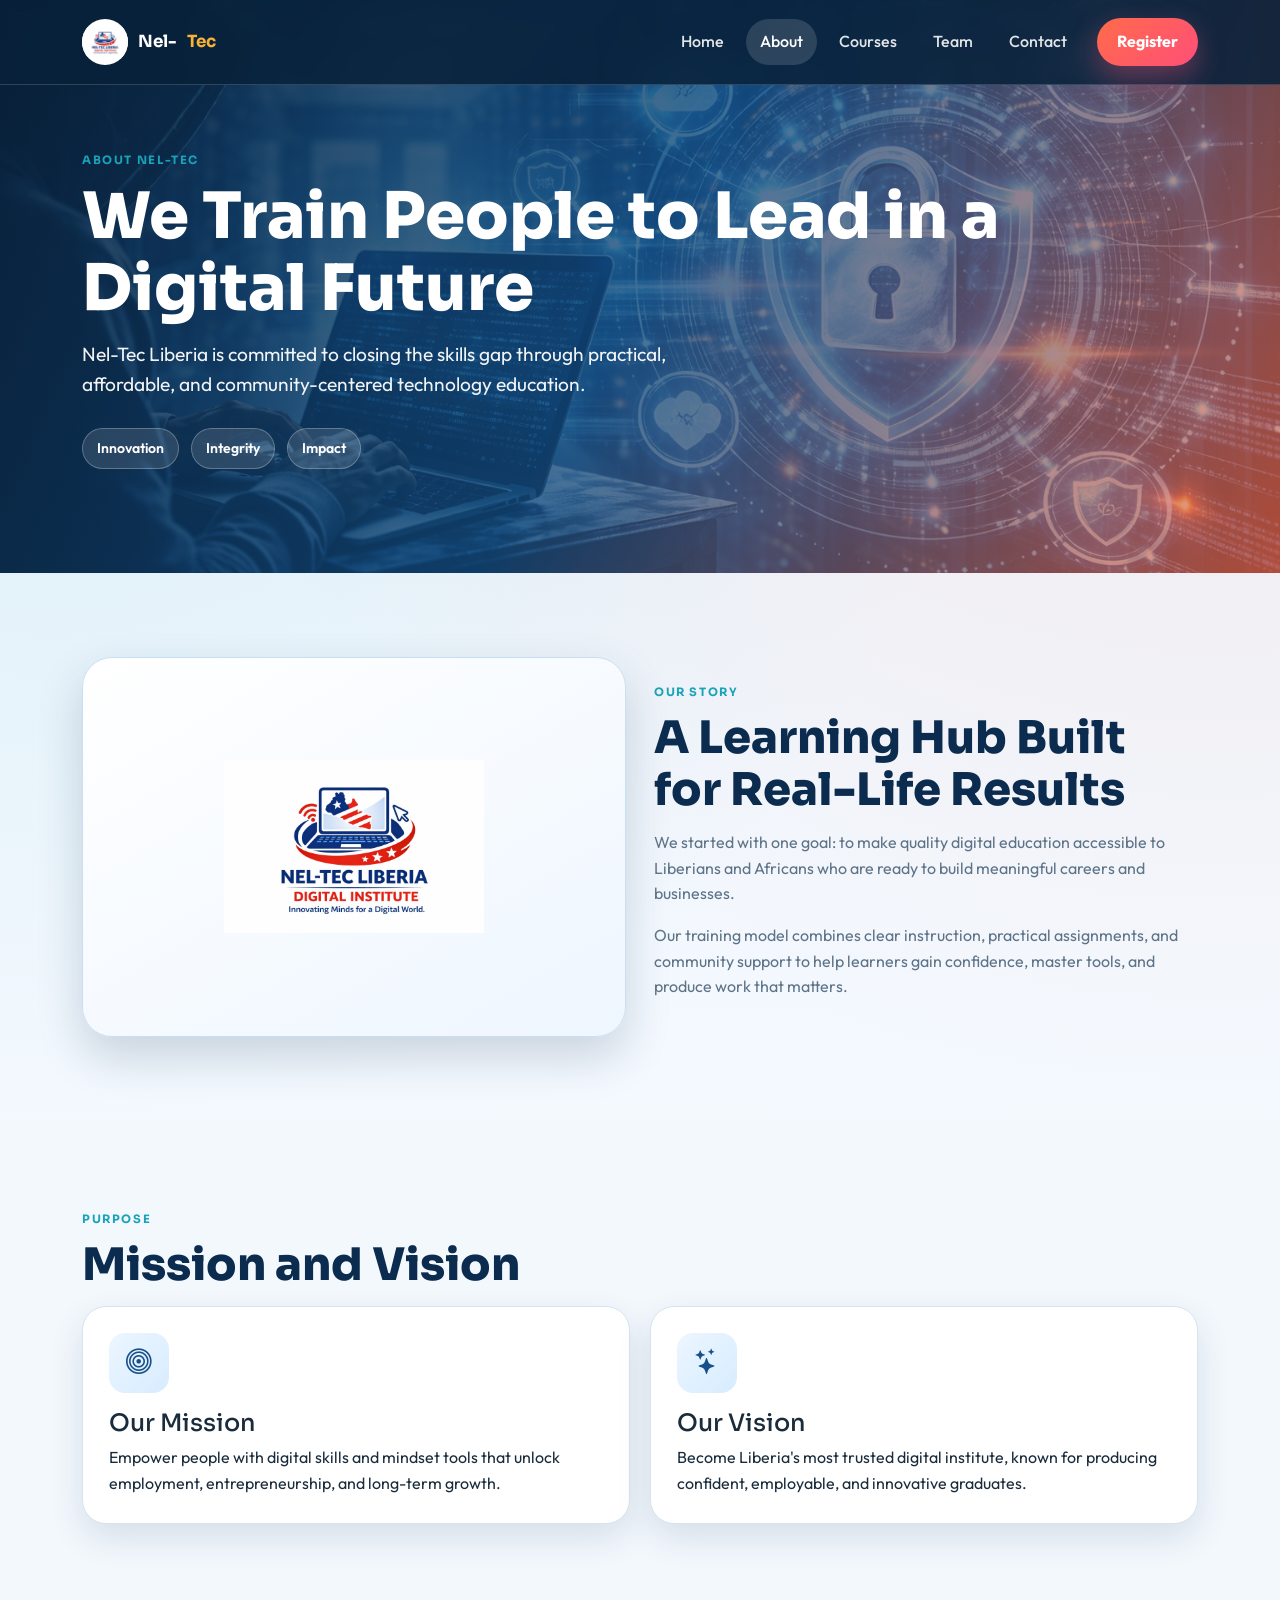
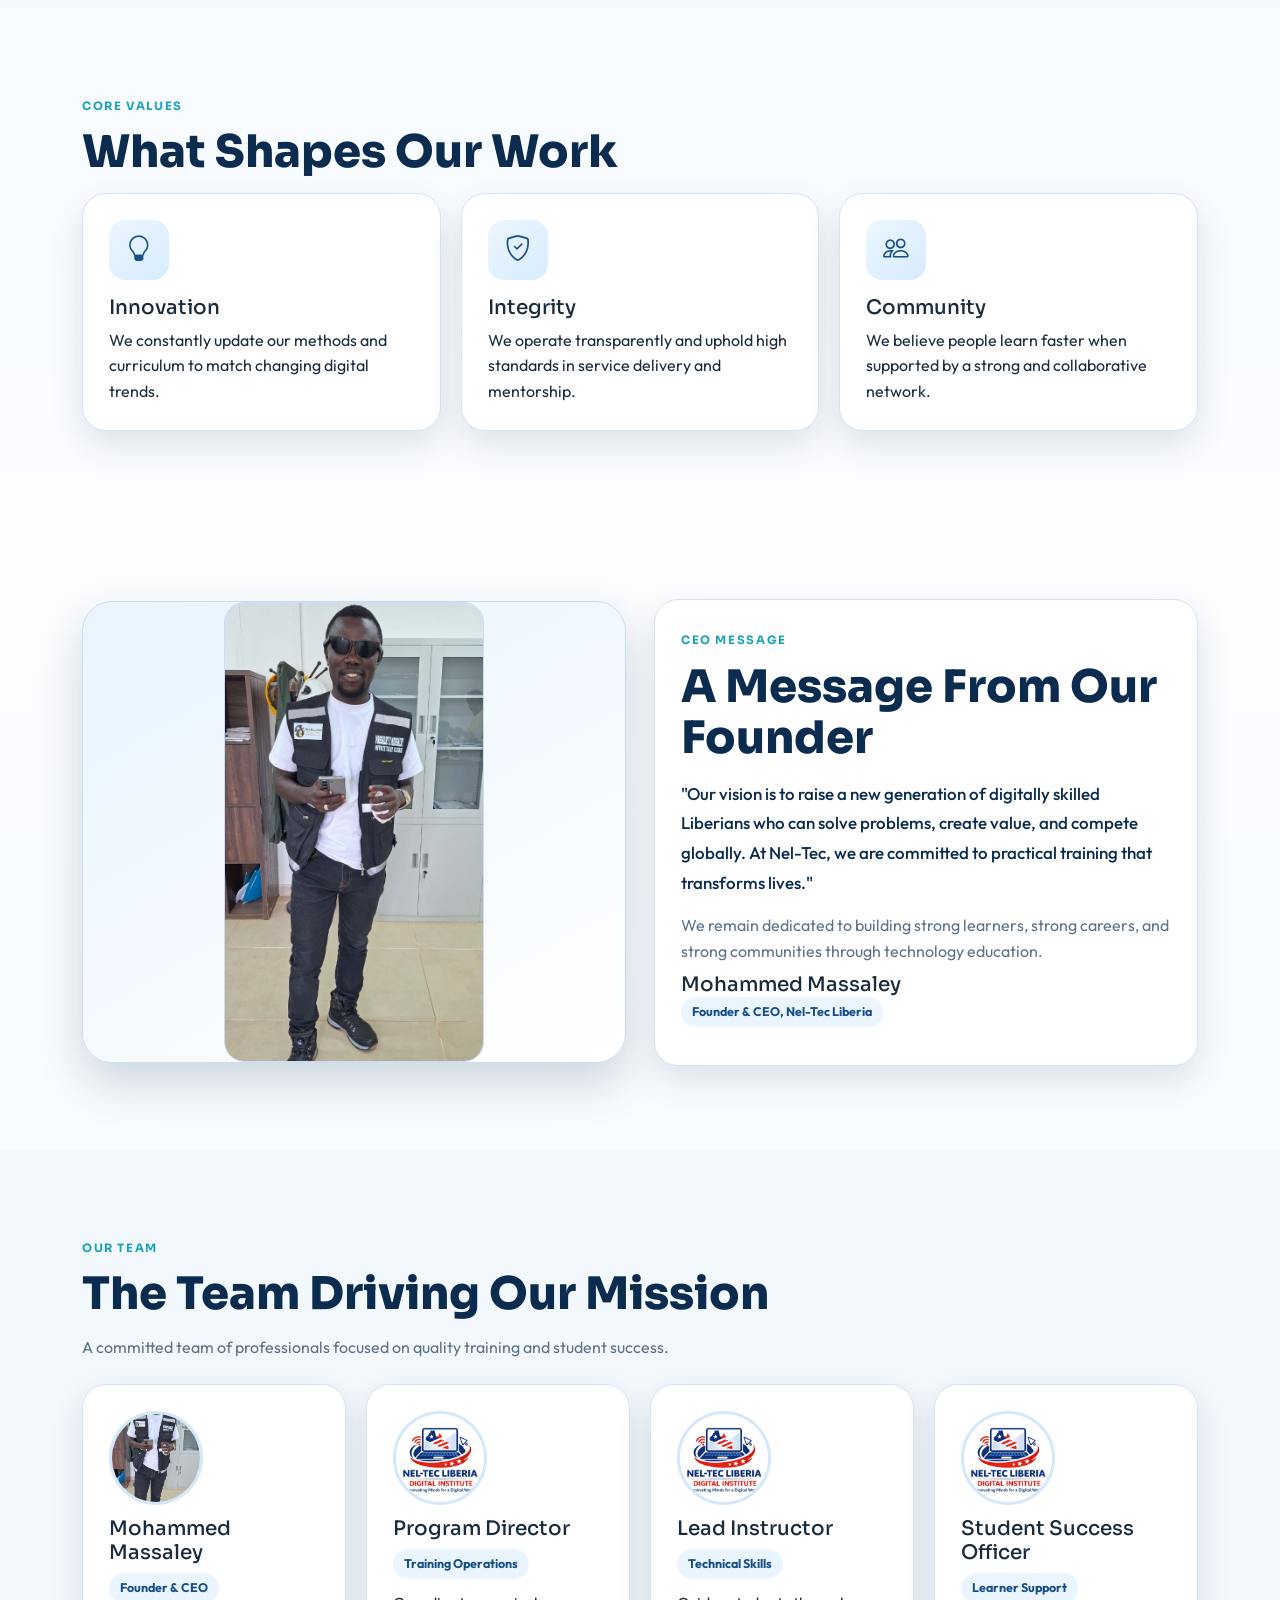
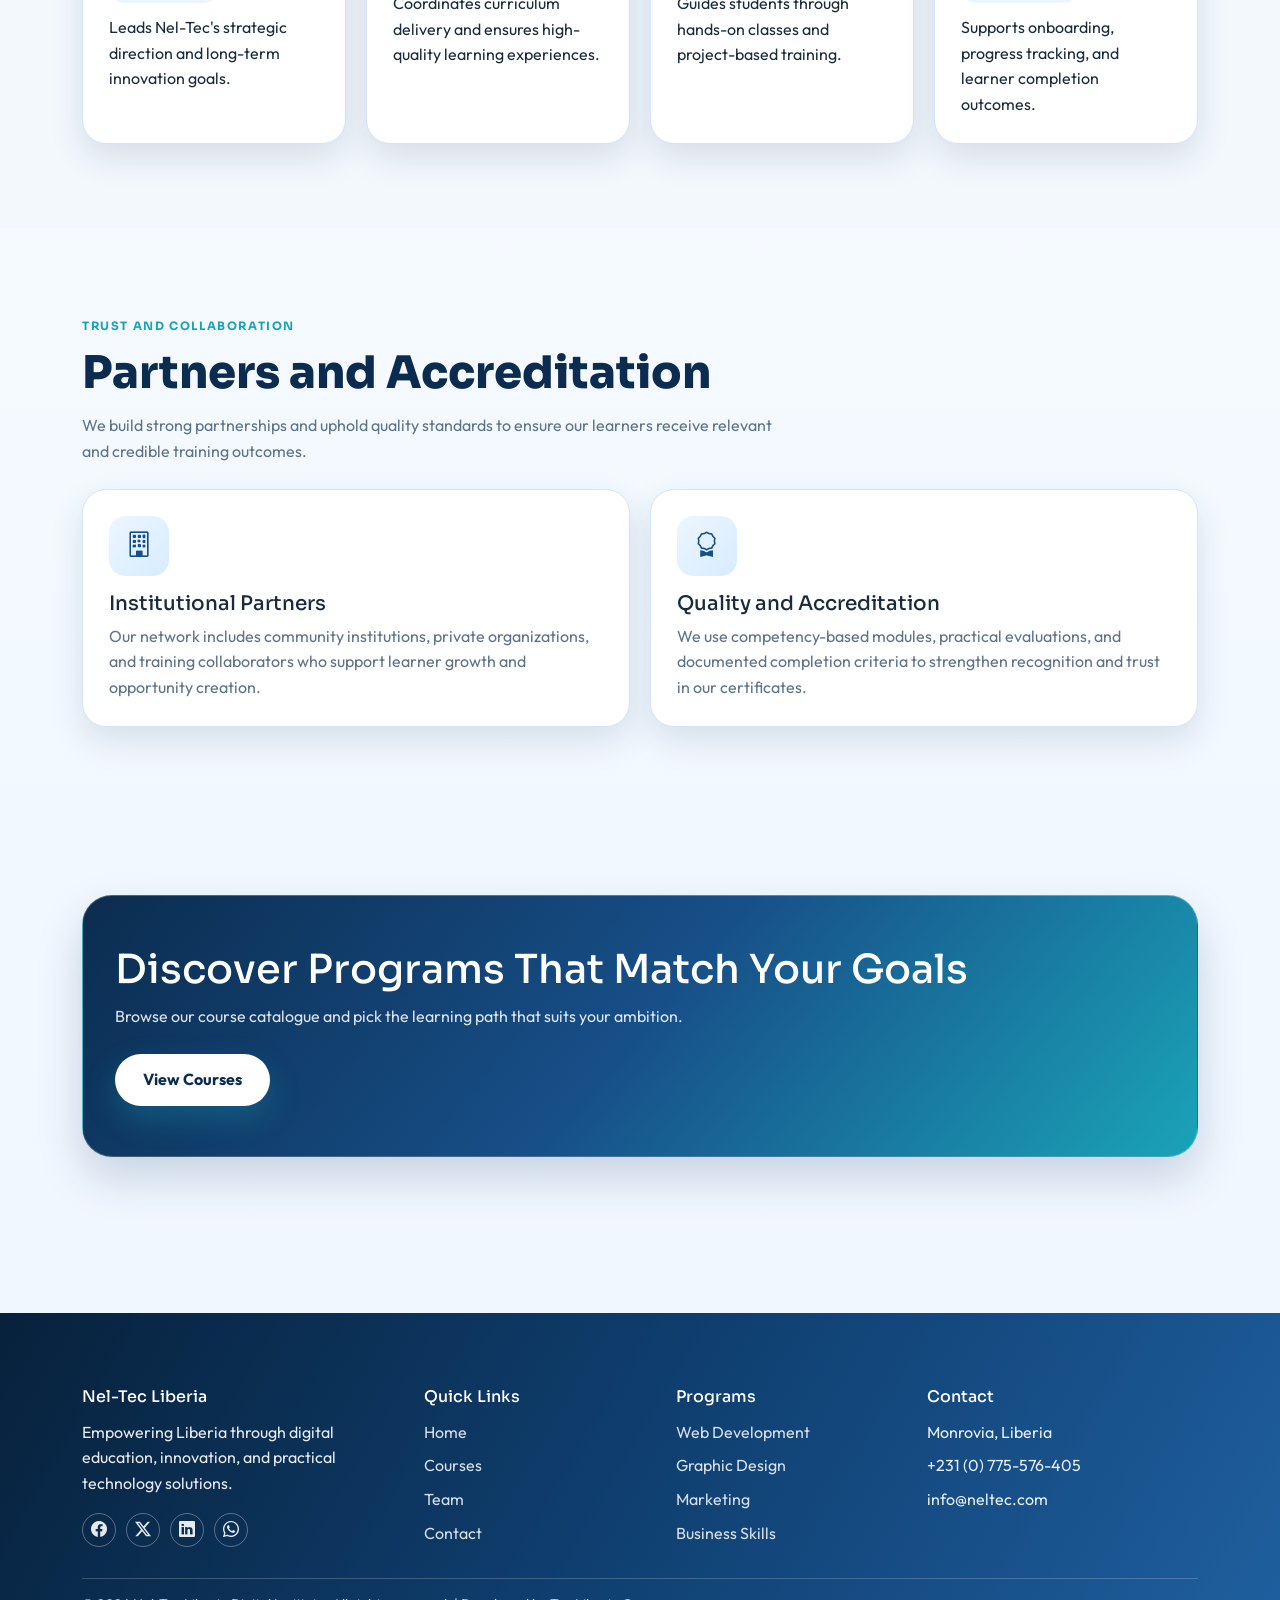
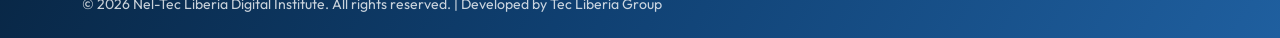
==== commit 0a85c90a: "jjj" ====
--- a/about.html
+++ b/about.html
@@ -4,6 +4,7 @@
     <meta charset="UTF-8">
     <meta name="viewport" content="width=device-width, initial-scale=1.0">
     <title>About Us | Nel-Tec Liberia</title>
+    <link rel="icon" type="image/png" href="img/logo.png">
     <link href="https://cdn.jsdelivr.net/npm/bootstrap@5.3.0/dist/css/bootstrap.min.css" rel="stylesheet">
     <link rel="stylesheet" href="https://cdn.jsdelivr.net/npm/bootstrap-icons@1.11.1/font/bootstrap-icons.css">
     <link rel="stylesheet" href="css/style.css">
@@ -161,6 +162,27 @@
 
         <section>
             <div class="container">
+                <span class="section-kicker">Trust and Collaboration</span>
+                <h2 class="section-title">Partners and Accreditation</h2>
+                <p class="section-lead mb-4">We build strong partnerships and uphold quality standards to ensure our learners receive relevant and credible training outcomes.</p>
+
+                <div class="cards-2">
+                    <article class="info-card reveal">
+                        <div class="icon-bubble"><i class="bi bi-building"></i></div>
+                        <h5>Institutional Partners</h5>
+                        <p class="mb-0 text-muted">Our network includes community institutions, private organizations, and training collaborators who support learner growth and opportunity creation.</p>
+                    </article>
+                    <article class="info-card reveal d2">
+                        <div class="icon-bubble"><i class="bi bi-award"></i></div>
+                        <h5>Quality and Accreditation</h5>
+                        <p class="mb-0 text-muted">We use competency-based modules, practical evaluations, and documented completion criteria to strengthen recognition and trust in our certificates.</p>
+                    </article>
+                </div>
+            </div>
+        </section>
+
+        <section>
+            <div class="container">
                 <div class="cta-band reveal">
                     <h2>Discover Programs That Match Your Goals</h2>
                     <p>Browse our course catalogue and pick the learning path that suits your ambition.</p>
@@ -180,7 +202,7 @@
                         <a href="https://facebook.com" target="_blank" rel="noopener"><i class="bi bi-facebook"></i></a>
                         <a href="https://twitter.com" target="_blank" rel="noopener"><i class="bi bi-twitter-x"></i></a>
                         <a href="https://linkedin.com" target="_blank" rel="noopener"><i class="bi bi-linkedin"></i></a>
-                        <a href="https://wa.me/231880369397" target="_blank" rel="noopener"><i class="bi bi-whatsapp"></i></a>
+                        <a href="https://wa.me/231775576405" target="_blank" rel="noopener"><i class="bi bi-whatsapp"></i></a>
                     </div>
                 </div>
                 <div>
@@ -205,12 +227,12 @@
                     <h4>Contact</h4>
                     <ul class="footer-links">
                         <li>Monrovia, Liberia</li>
-                        <li>+231 (0) 880-369-397</li>
+                        <li>+231 (0) 775-576-405</li>
                         <li>info@neltec.com</li>
                     </ul>
                 </div>
             </div>
-            <div class="footer-bottom">&copy; 2026 Nel-Tec Liberia Digital Institute. All rights reserved.</div>
+            <div class="footer-bottom">&copy; 2026 Nel-Tec Liberia Digital Institute. All rights reserved. | Developed by <a href="https://tecliberiagroup.com" target="_blank" rel="noopener">Tec Liberia Group</a></div>
         </div>
     </footer>
 
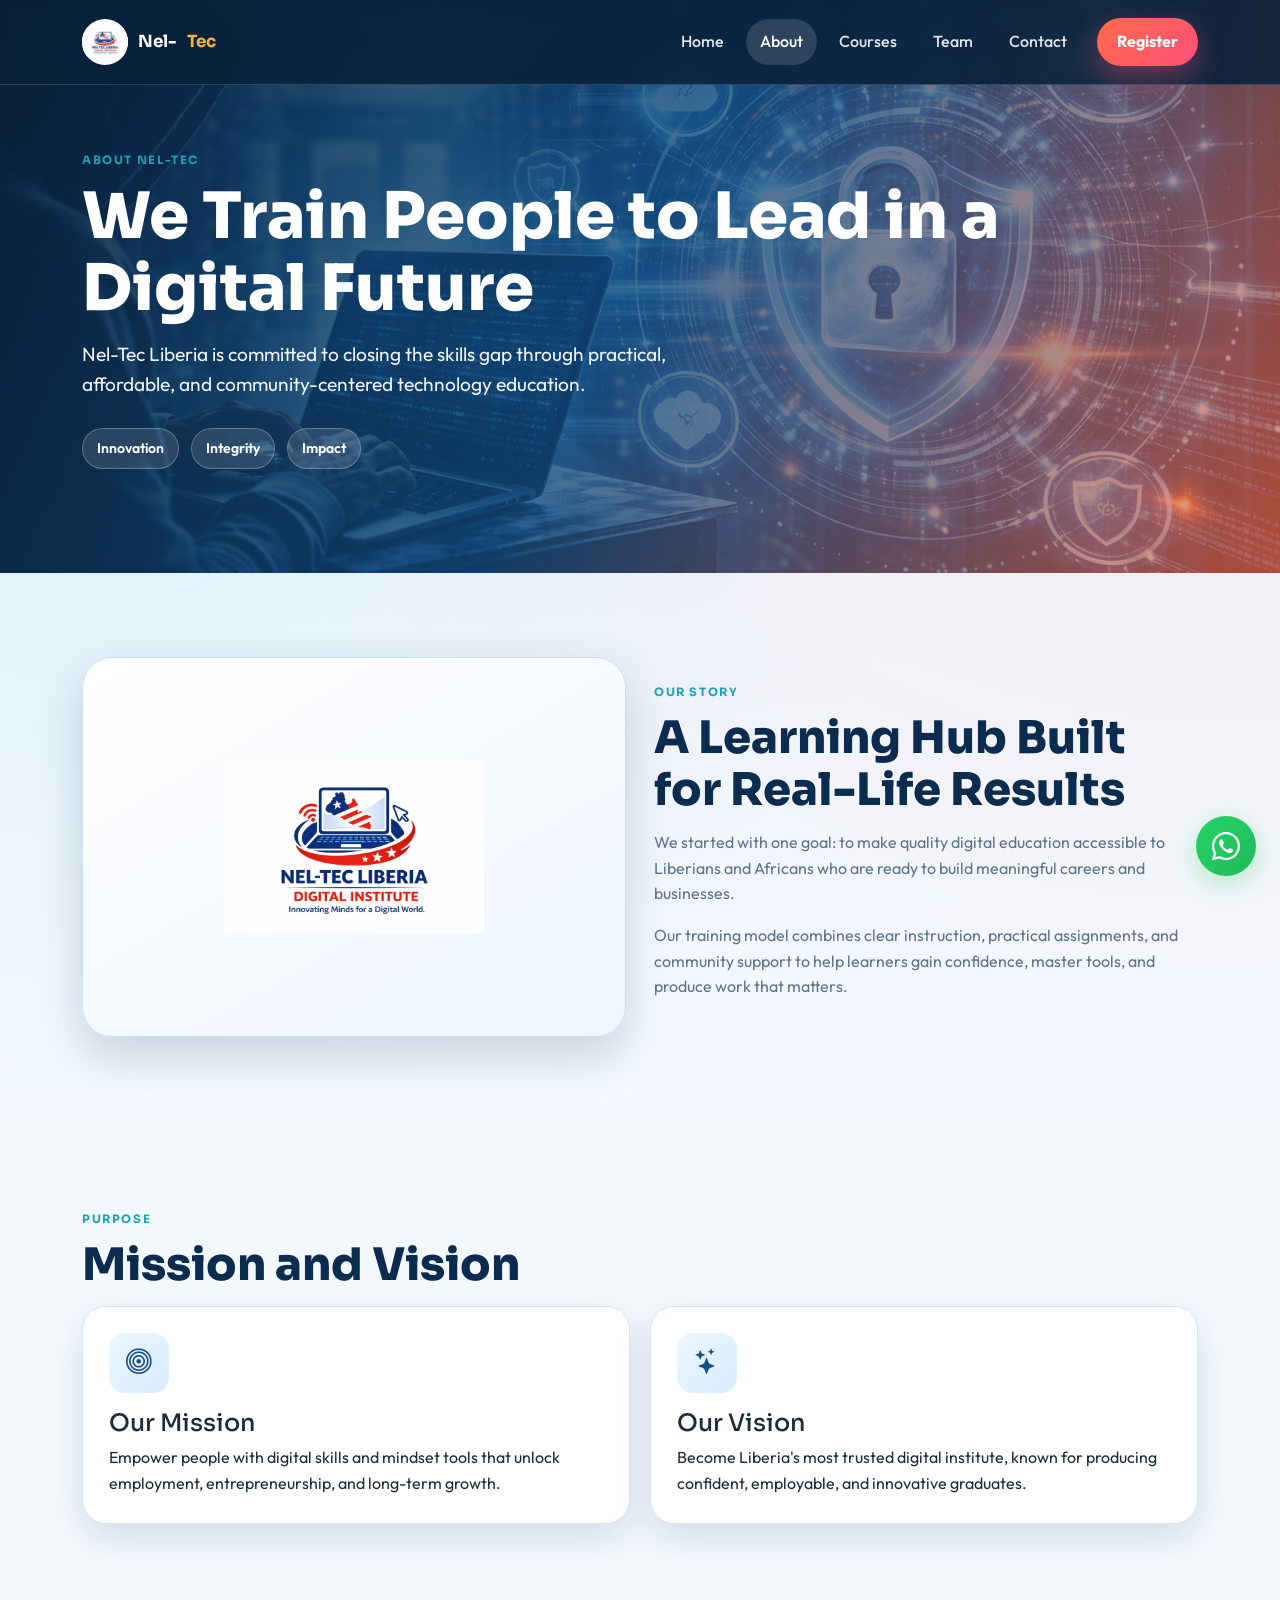
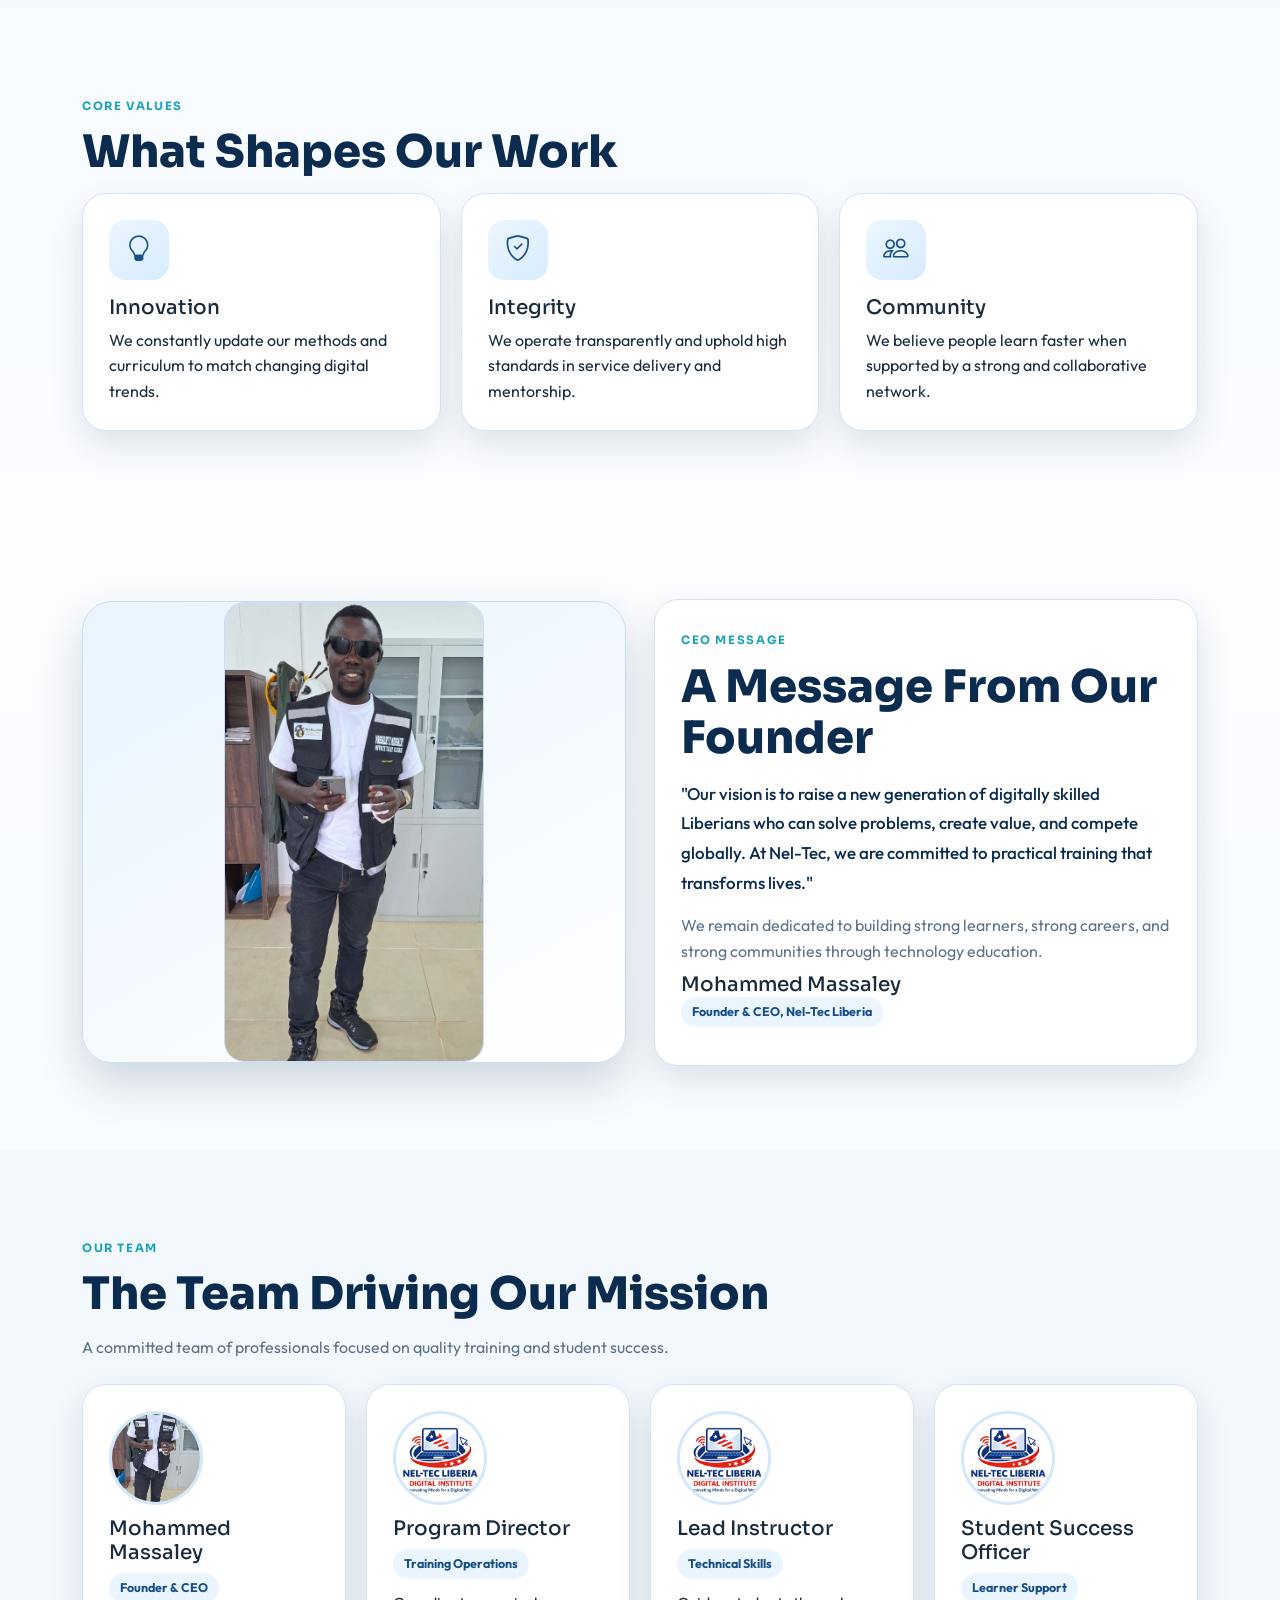
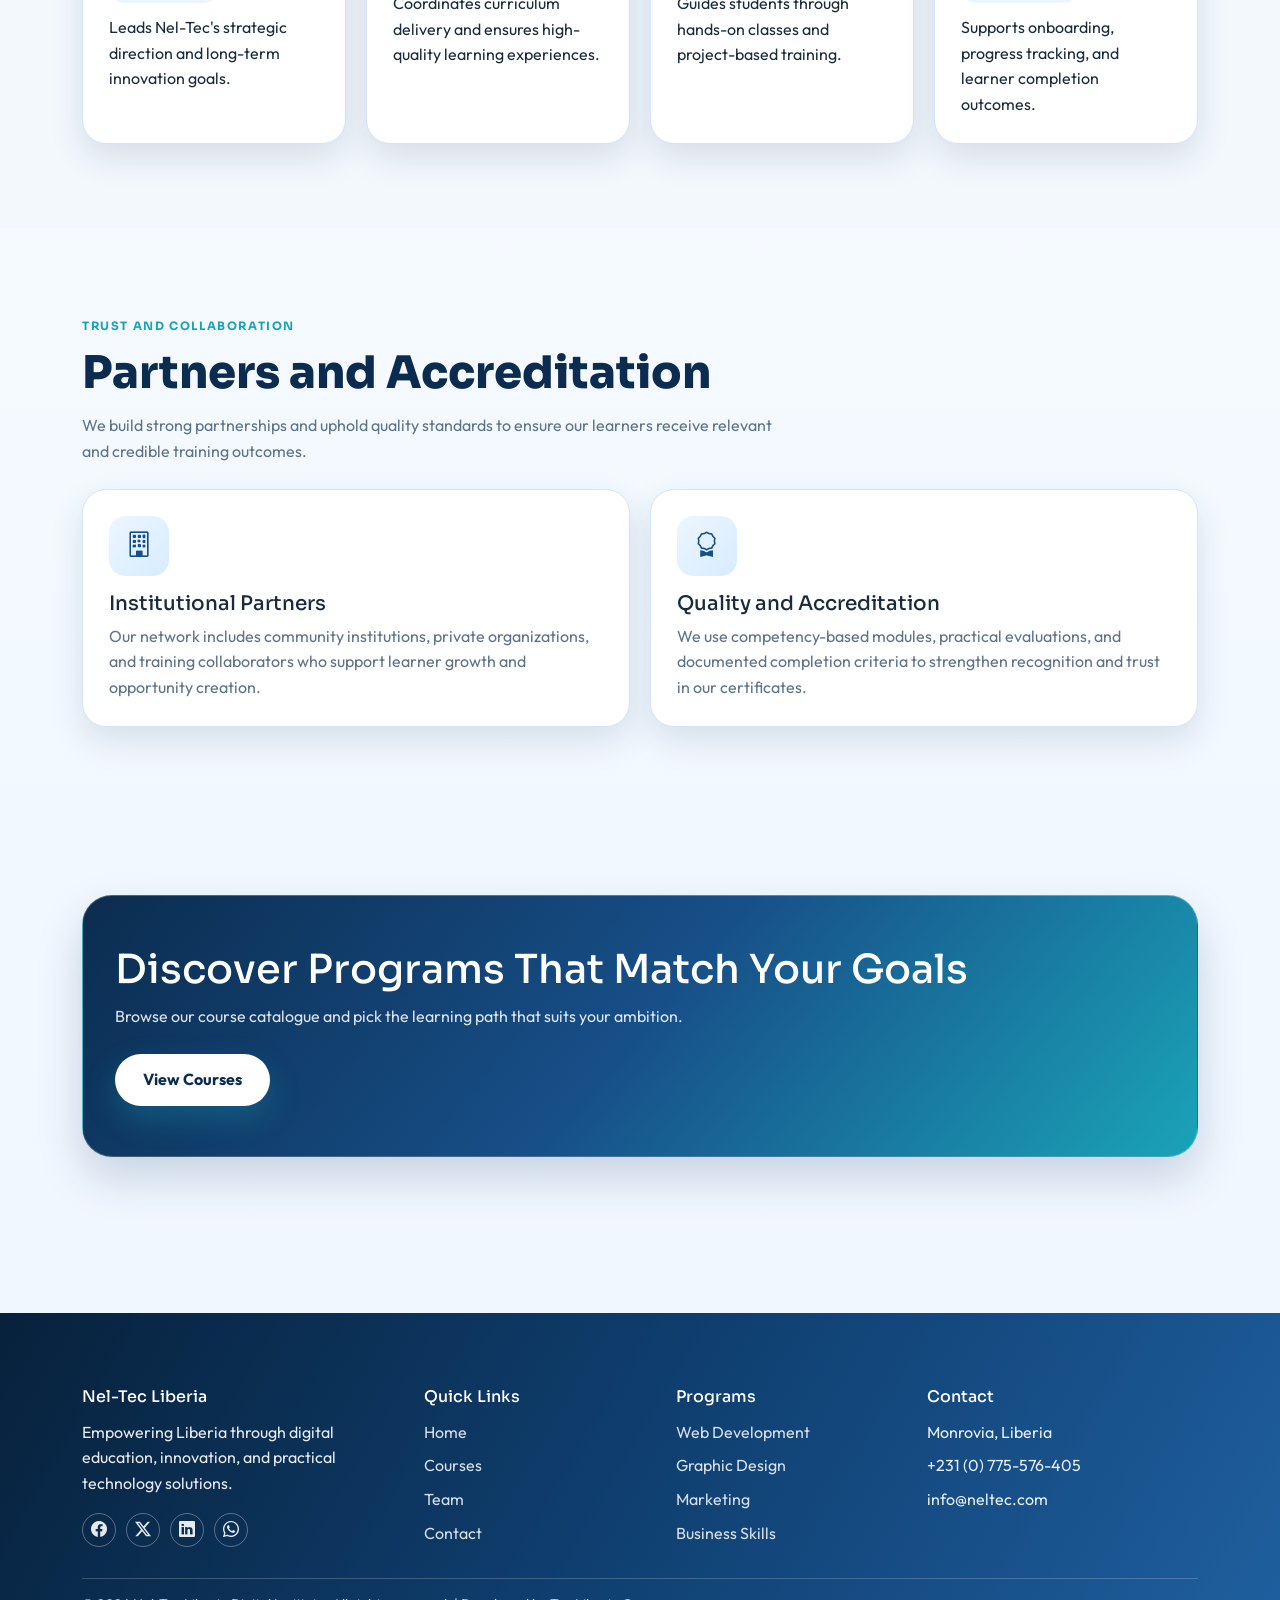
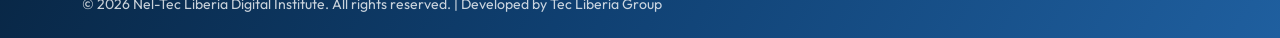
==== commit ebcba627: "dddd" ====
--- a/about.html
+++ b/about.html
@@ -237,5 +237,9 @@
     </footer>
 
     <script src="https://cdn.jsdelivr.net/npm/bootstrap@5.3.0/dist/js/bootstrap.bundle.min.js"></script>
+    
+    <a href="https://wa.me/231775576405?text=Hello%20Nel-Tec" target="_blank" rel="noopener" class="whatsapp-float" title="Chat on WhatsApp">
+        <i class="bi bi-whatsapp"></i>
+    </a>
 </body>
 </html>
--- a/css/style.css
+++ b/css/style.css
@@ -736,3 +736,48 @@
         padding-top: 56px;
     }
 }
+
+/* Floating WhatsApp Button */
+.whatsapp-float {
+    position: fixed;
+    bottom: 24px;
+    right: 24px;
+    width: 60px;
+    height: 60px;
+    background: linear-gradient(135deg, #25d366, #20ba5a);
+    border-radius: 50%;
+    display: flex;
+    align-items: center;
+    justify-content: center;
+    z-index: 1000;
+    box-shadow: 0 8px 24px rgba(37, 211, 102, 0.3);
+    transition: all 0.3s ease;
+    text-decoration: none;
+    border: none;
+}
+
+.whatsapp-float:hover {
+    transform: scale(1.1);
+    box-shadow: 0 12px 32px rgba(37, 211, 102, 0.4);
+}
+
+.whatsapp-float i {
+    color: white;
+    font-size: 28px;
+    display: flex;
+    align-items: center;
+    justify-content: center;
+}
+
+@media (max-width: 768px) {
+    .whatsapp-float {
+        width: 55px;
+        height: 55px;
+        bottom: 20px;
+        right: 20px;
+    }
+
+    .whatsapp-float i {
+        font-size: 24px;
+    }
+}
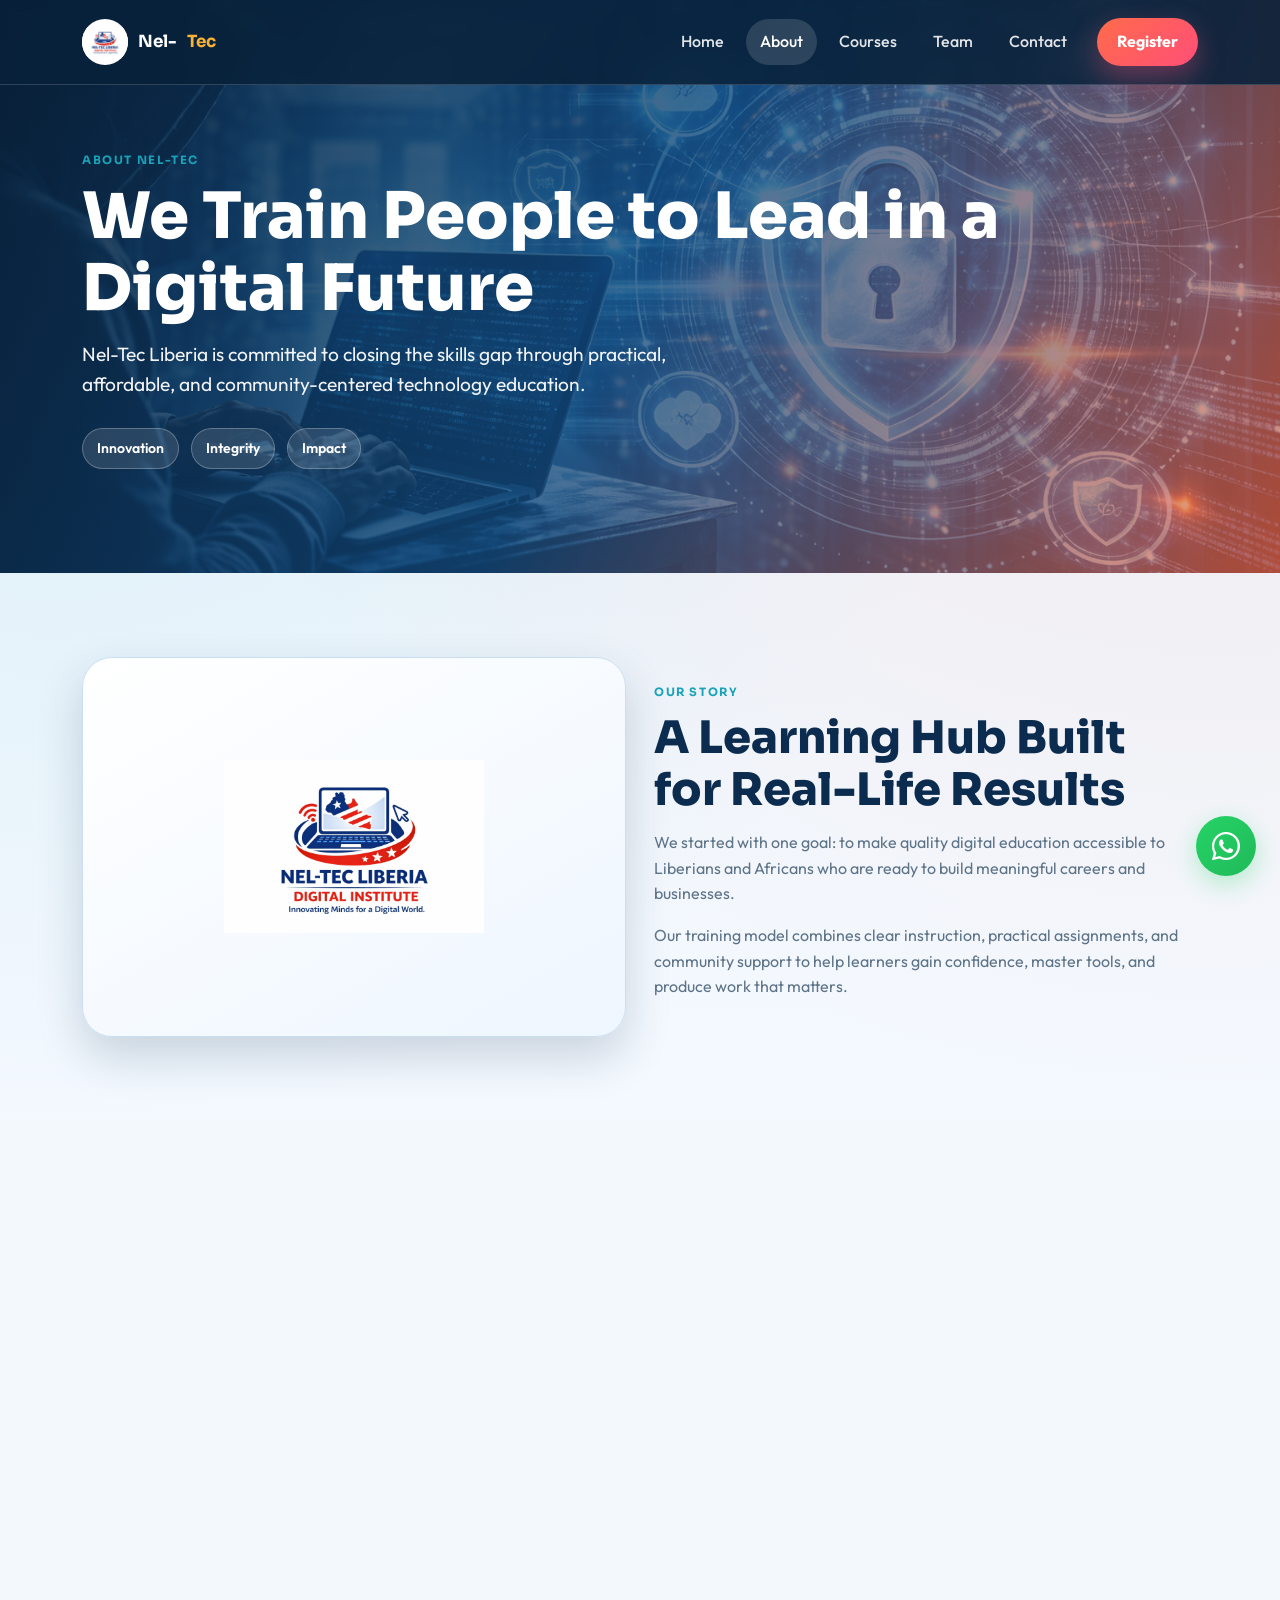
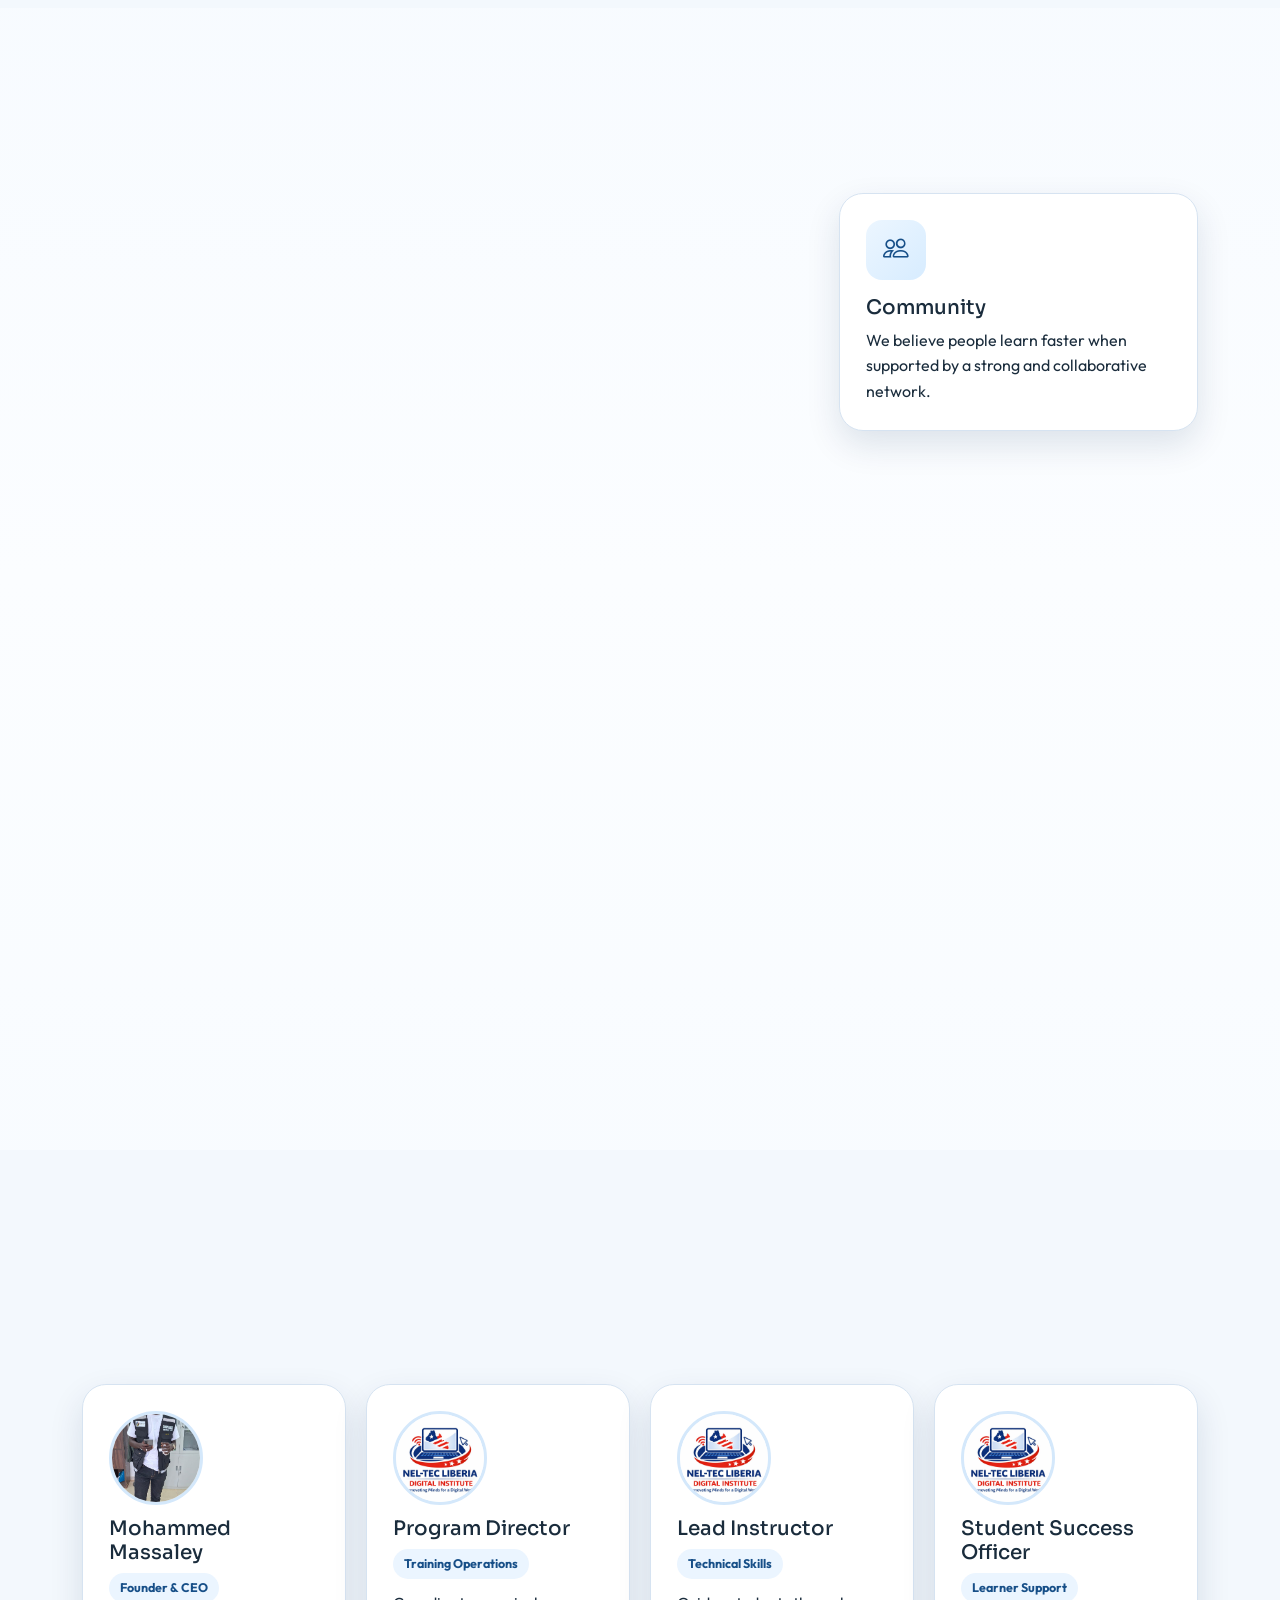
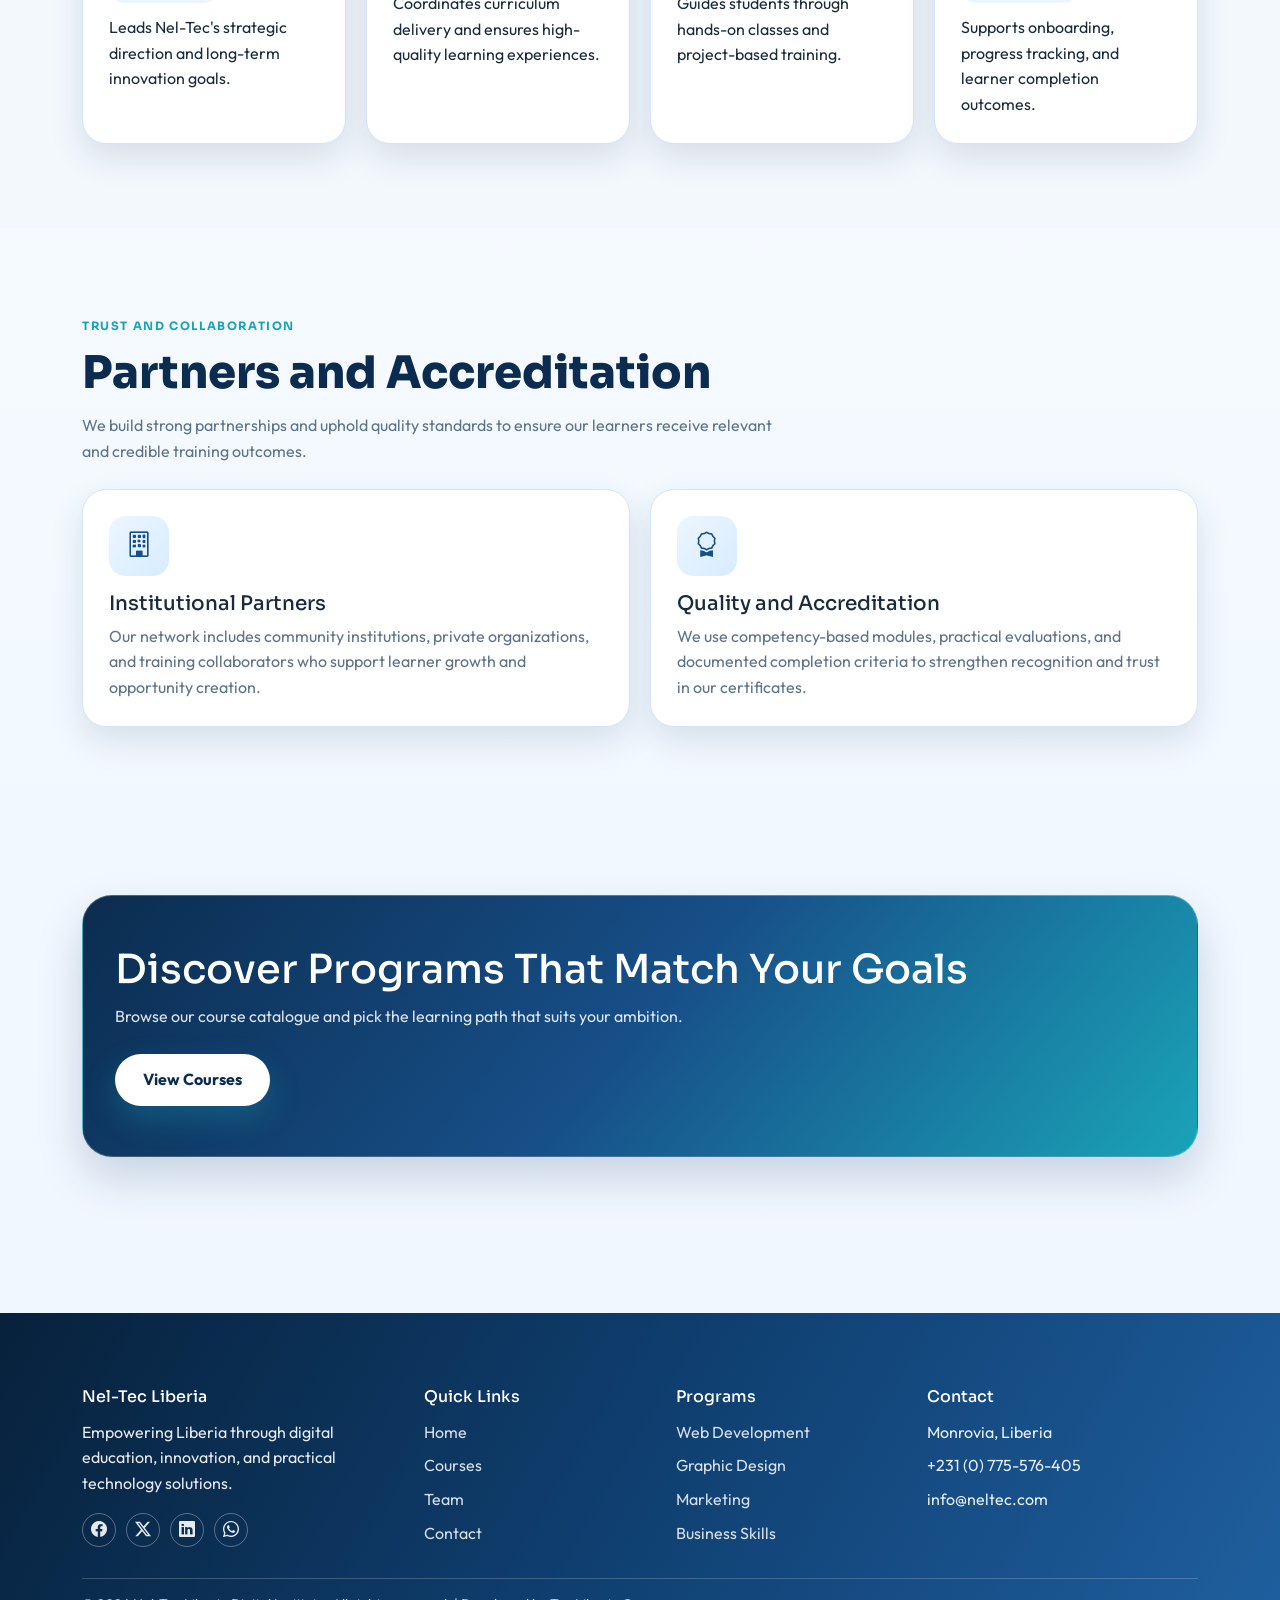
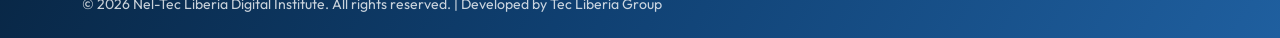
==== commit da873345: "eee" ====
--- a/about.html
+++ b/about.html
@@ -232,7 +232,7 @@
                     </ul>
                 </div>
             </div>
-            <div class="footer-bottom">&copy; 2026 Nel-Tec Liberia Digital Institute. All rights reserved. | Developed by <a href="https://tecliberiagroup.com" target="_blank" rel="noopener">Tec Liberia Group</a></div>
+            <div class="footer-bottom">&copy; 2026 Nel-Tec Liberia Digital Institute. All rights reserved. | Developed by <a href="https://tecliberia.com" target="_blank" rel="noopener">Tec Liberia Group</a></div>
         </div>
     </footer>
 
--- a/css/style.css
+++ b/css/style.css
@@ -737,6 +737,139 @@
     }
 }
 
+/* Course Tabs Styling */
+.course-tabs {
+    gap: 0.7rem;
+    justify-content: flex-start;
+    flex-wrap: nowrap;
+    display: flex !important;
+    list-style: none;
+    overflow-x: auto;
+    overflow-y: hidden;
+    -webkit-overflow-scrolling: touch;
+    scrollbar-width: thin;
+    scroll-snap-type: x mandatory;
+    border: 1px solid var(--line);
+    border-radius: 999px;
+    background: linear-gradient(180deg, rgba(255, 255, 255, 0.96) 0%, rgba(243, 248, 253, 0.92) 100%);
+    box-shadow: 0 10px 26px rgba(11, 44, 79, 0.08);
+    padding: 0.55rem;
+    margin-bottom: 1.2rem;
+}
+
+.course-tabs .nav-item {
+    margin: 0;
+    flex: 0 0 auto;
+    scroll-snap-align: start;
+}
+
+.course-tabs .nav-link {
+    border: 1px solid transparent;
+    color: var(--brand-ink) !important;
+    background-color: transparent;
+    font-weight: 600;
+    padding: 11px 16px;
+    transition: transform 0.22s ease, color 0.22s ease, background-color 0.22s ease, box-shadow 0.22s ease;
+    display: flex !important;
+    align-items: center;
+    border-radius: 999px;
+    margin-bottom: 0;
+    font-size: 0.95rem;
+    white-space: nowrap;
+    min-height: 44px;
+}
+
+.course-tabs .nav-link:hover {
+    color: var(--brand-blue) !important;
+    background-color: rgba(23, 79, 136, 0.08);
+    transform: translateY(-1px);
+}
+
+.course-tabs .nav-link.active {
+    color: white !important;
+    background: linear-gradient(135deg, var(--brand-blue) 0%, var(--brand-cyan) 100%);
+    border-color: rgba(26, 163, 184, 0.75);
+    box-shadow: 0 12px 24px rgba(23, 79, 136, 0.24);
+}
+
+.course-tabs .nav-link i {
+    font-size: 17px;
+    margin-right: 6px;
+}
+
+#courseTabContent {
+    animation: fadeIn 0.4s ease;
+    border: 1px solid var(--line);
+    background: linear-gradient(180deg, rgba(255, 255, 255, 0.98) 0%, rgba(247, 251, 255, 0.96) 100%);
+    border-radius: 18px;
+    box-shadow: 0 14px 34px rgba(11, 44, 79, 0.09);
+    padding: 1.1rem;
+}
+
+#courseTabContent .tab-pane {
+    display: none;
+}
+
+#courseTabContent .tab-pane.active {
+    display: block;
+}
+
+@keyframes fadeIn {
+    from {
+        opacity: 0;
+    }
+    to {
+        opacity: 1;
+    }
+}
+
+.btn-card {
+    margin-top: 12px;
+    width: 100%;
+    text-align: center;
+    padding: 11px 16px;
+    font-size: 0.92rem;
+}
+
+@media (max-width: 991.98px) {
+    .course-tabs {
+        gap: 0.45rem;
+        padding: 0.45rem;
+        margin-bottom: 1rem;
+    }
+
+    .course-tabs .nav-link {
+        font-size: 0.9rem;
+        padding: 10px 13px;
+    }
+
+    #courseTabContent {
+        padding: 0.9rem;
+        border-radius: 14px;
+    }
+}
+
+@media (max-width: 575.98px) {
+    .course-tabs {
+        justify-content: flex-start;
+        border-radius: 14px;
+    }
+
+    .course-tabs .nav-link {
+        padding: 10px 12px;
+        font-size: 0.84rem;
+        min-height: 42px;
+    }
+
+    .course-tabs .nav-link i {
+        font-size: 15px;
+    }
+
+    #courseTabContent {
+        padding: 0.75rem;
+    }
+}
+
 /* Floating WhatsApp Button */
 .whatsapp-float {
     position: fixed;
